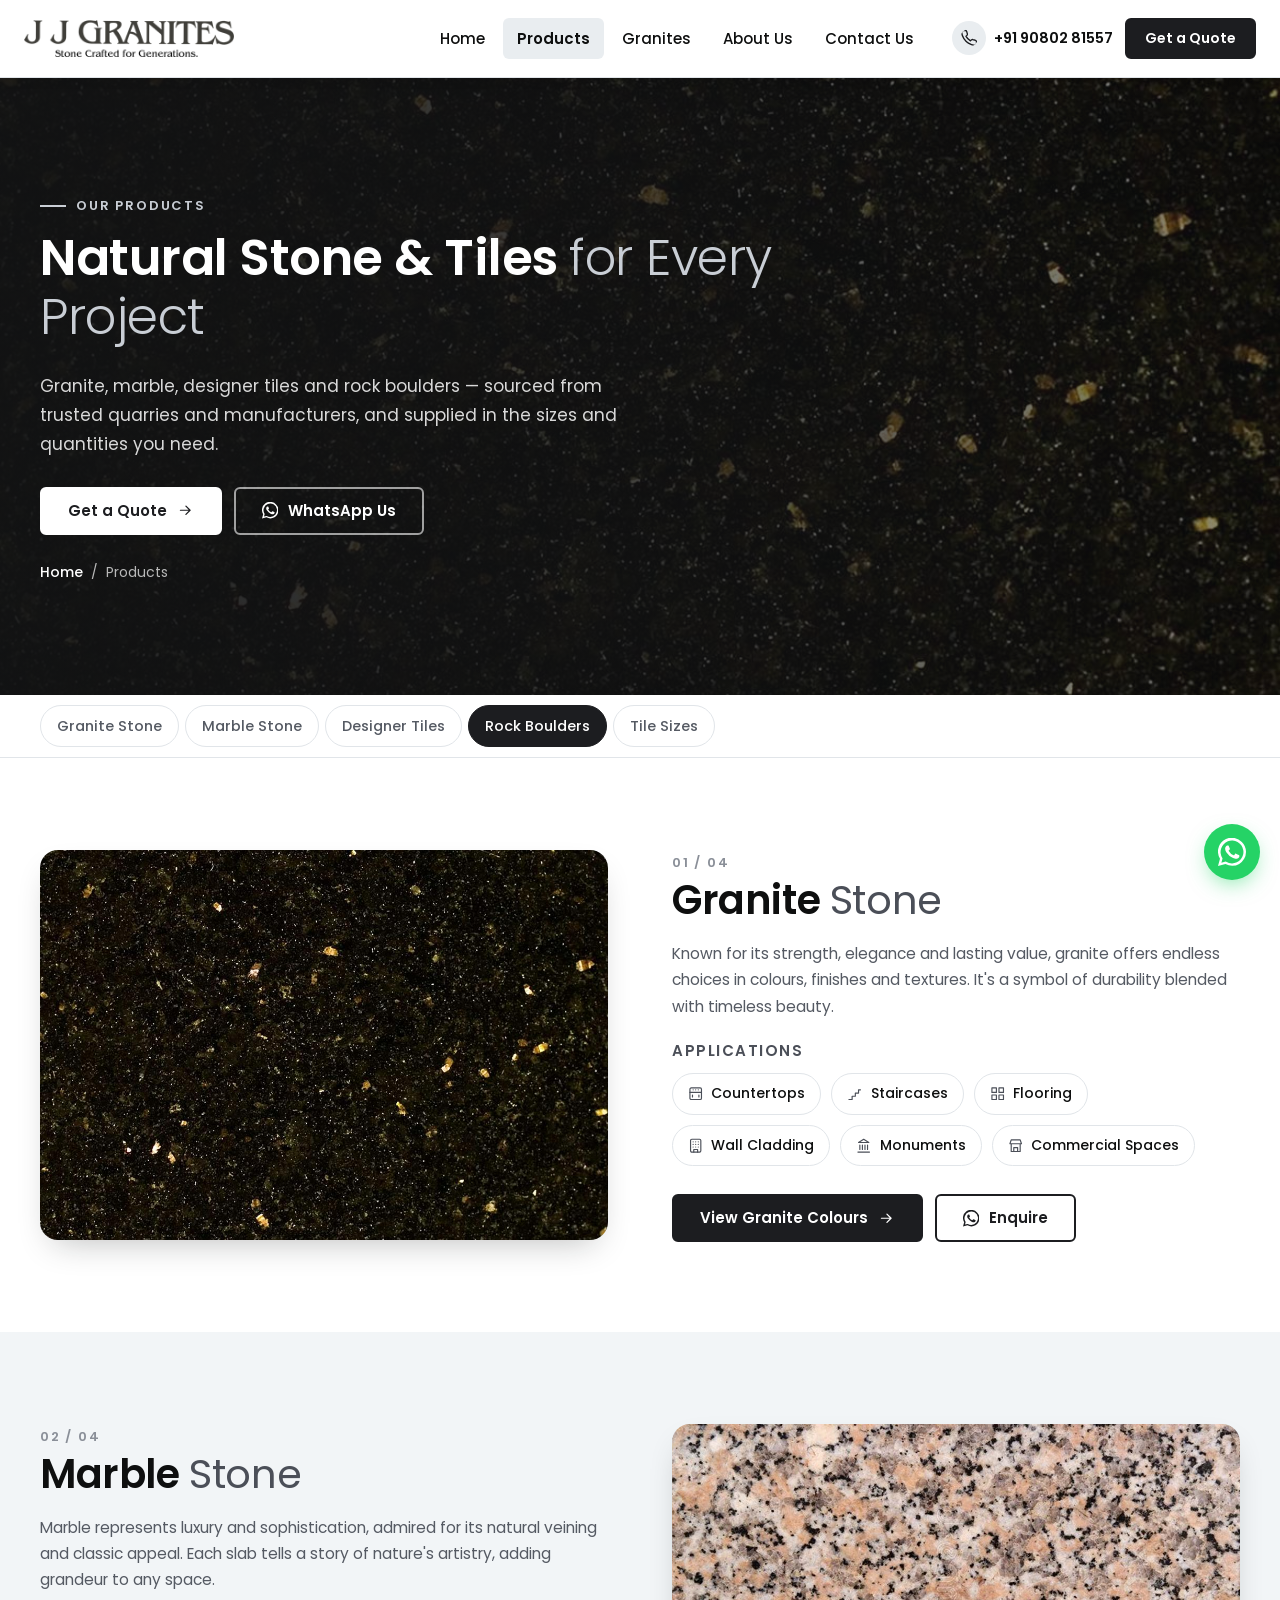
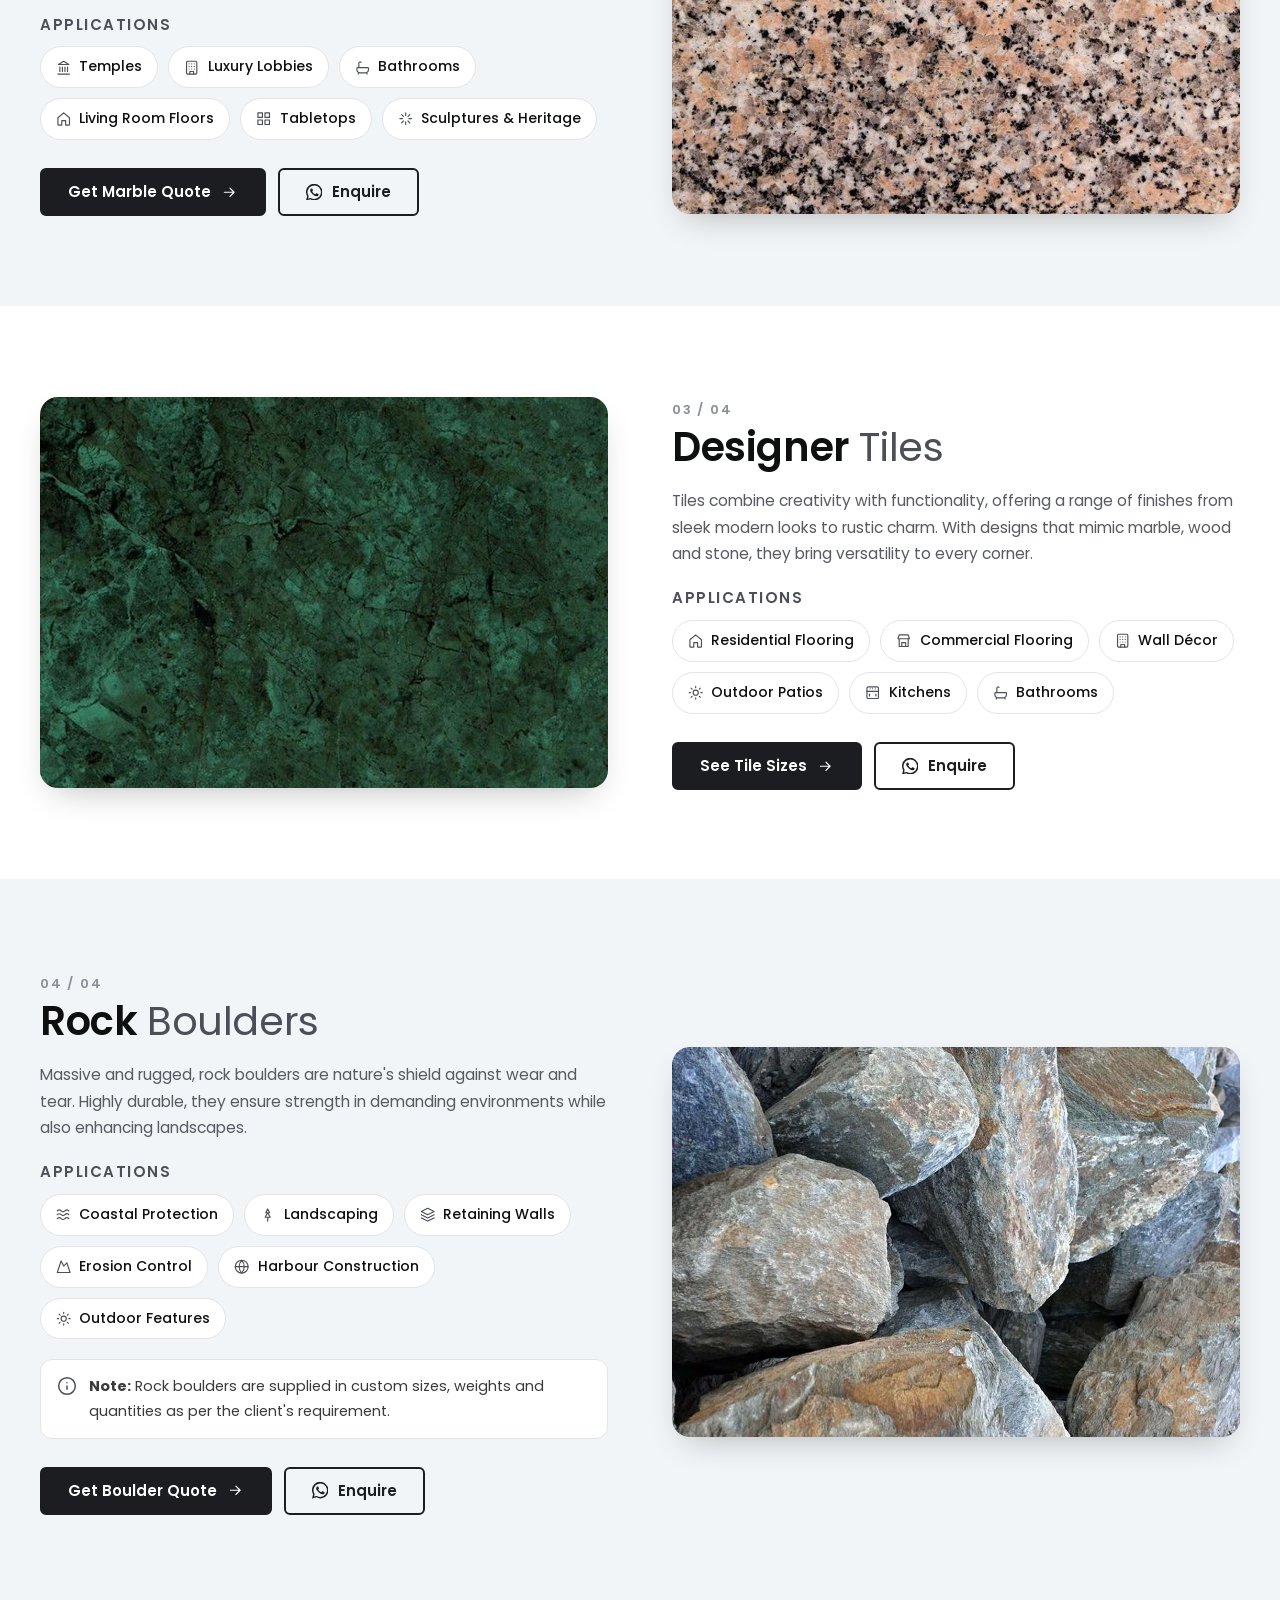
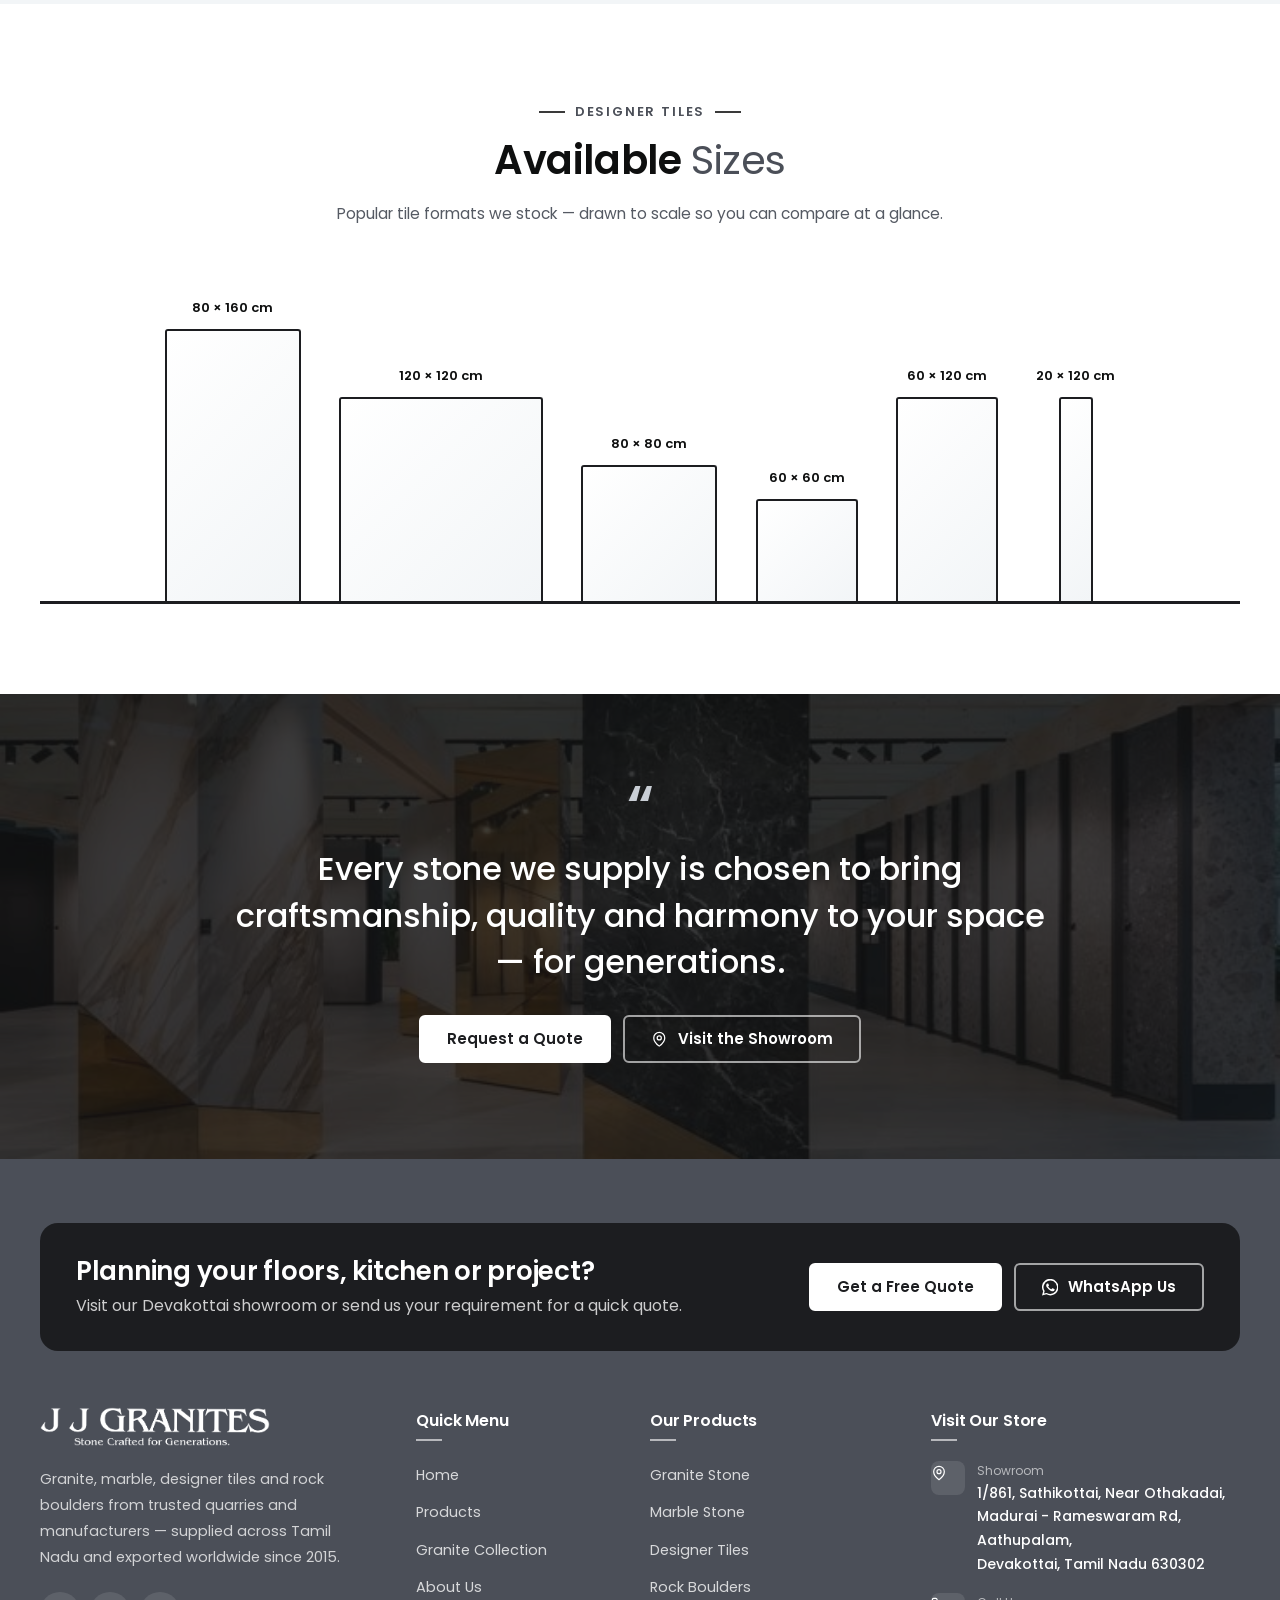
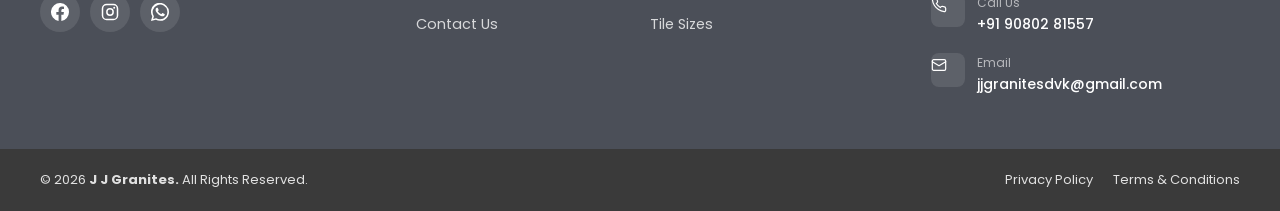
==== Products.html @ 9a73b0e4 "Redesign J J Granites website as a static multi-page site Rebuild Home, Products, Granites, About an" ====
<!DOCTYPE html>
<html lang="en">
<head>
  <meta charset="UTF-8">
  <meta name="viewport" content="width=device-width, initial-scale=1">
  <title>Products — Granite, Marble, Tiles &amp; Rock Boulders | J J Granites</title>
  <meta name="description" content="Granite stone, marble stone, designer tiles and rock boulders from J J Granites, Devakottai. Countertops, flooring, staircases, temples, landscaping and coastal protection.">
  <meta name="theme-color" content="#1c1d20">
  <link rel="icon" href="assets/images/favicon.svg" type="image/svg+xml">
  <link rel="preconnect" href="https://fonts.googleapis.com">
  <link rel="preconnect" href="https://fonts.gstatic.com" crossorigin>
  <link href="https://fonts.googleapis.com/css2?family=Poppins:wght@300;400;500;600;700&display=swap" rel="stylesheet">
  <link rel="stylesheet" href="assets/css/style.css">
  <script>document.documentElement.className += " js";</script>
</head>
<body data-page="products">

  <div id="site-header"></div>

  <main>
    <section class="page-hero">
      <div class="page-hero__bg"><img src="assets/images/range-granite.jpg" alt="" width="1200" height="747"></div>
      <div class="container">
        <span class="eyebrow">Our Products</span>
        <h1 class="page-hero__title">Natural Stone &amp; Tiles <span>for Every Project</span></h1>
        <p class="page-hero__text">Granite, marble, designer tiles and rock boulders — sourced from trusted quarries and manufacturers, and supplied in the sizes and quantities you need.</p>
        <div class="btn-row">
          <a class="btn" href="contact%20us.html#enquiry">Get a Quote <i data-icon="arrow"></i></a>
          <a class="btn btn--ghost-light" data-wa="Hello J J Granites, please share your latest product range and prices."><i data-icon="whatsapp"></i> WhatsApp Us</a>
        </div>
        <nav class="breadcrumb" aria-label="Breadcrumb"><a href="index.html">Home</a><span>/</span><span>Products</span></nav>
      </div>
    </section>

    <div class="tabs-nav">
      <div class="container tabs-nav__inner">
        <a href="#granite" class="is-active">Granite Stone</a>
        <a href="#marble">Marble Stone</a>
        <a href="#tiles">Designer Tiles</a>
        <a href="#boulders">Rock Boulders</a>
        <a href="#sizes">Tile Sizes</a>
      </div>
    </div>

    <!-- ================= GRANITE ================= -->
    <section class="section range" id="granite">
      <div class="container split">
        <div class="media" data-reveal data-zoom="assets/images/range-granite.jpg" data-caption="Granite Stone"><img src="assets/images/range-granite.jpg" alt="Polished black galaxy granite slab" width="1200" height="747" loading="lazy"></div>
        <div data-reveal>
          <span class="range__num">01 / 04</span>
          <h2 class="title">Granite <span>Stone</span></h2>
          <p class="lead">Known for its strength, elegance and lasting value, granite offers endless choices in colours, finishes and textures. It's a symbol of durability blended with timeless beauty.</p>
          <h3 class="sub">Applications</h3>
          <div class="pills">
            <span class="pill"><i data-icon="kitchen"></i>Countertops</span>
            <span class="pill"><i data-icon="stairs"></i>Staircases</span>
            <span class="pill"><i data-icon="grid"></i>Flooring</span>
            <span class="pill"><i data-icon="building"></i>Wall Cladding</span>
            <span class="pill"><i data-icon="pillar"></i>Monuments</span>
            <span class="pill"><i data-icon="store"></i>Commercial Spaces</span>
          </div>
          <div class="btn-row" style="margin-top: 28px">
            <a class="btn" href="granites.html">View Granite Colours <i data-icon="arrow"></i></a>
            <a class="btn btn--outline" data-wa="Hello J J Granites, I'd like a quote for granite slabs."><i data-icon="whatsapp"></i> Enquire</a>
          </div>
        </div>
      </div>
    </section>

    <!-- ================= MARBLE ================= -->
    <section class="section section--alt range" id="marble">
      <div class="container split split--rev">
        <div class="media" data-reveal data-zoom="assets/images/range-marble.jpg" data-caption="Marble Stone"><img src="assets/images/range-marble.jpg" alt="Close-up of natural stone with pink and grey grains" width="1200" height="747" loading="lazy"></div>
        <div data-reveal>
          <span class="range__num">02 / 04</span>
          <h2 class="title">Marble <span>Stone</span></h2>
          <p class="lead">Marble represents luxury and sophistication, admired for its natural veining and classic appeal. Each slab tells a story of nature's artistry, adding grandeur to any space.</p>
          <h3 class="sub">Applications</h3>
          <div class="pills">
            <span class="pill"><i data-icon="pillar"></i>Temples</span>
            <span class="pill"><i data-icon="building"></i>Luxury Lobbies</span>
            <span class="pill"><i data-icon="bath"></i>Bathrooms</span>
            <span class="pill"><i data-icon="home"></i>Living Room Floors</span>
            <span class="pill"><i data-icon="grid"></i>Tabletops</span>
            <span class="pill"><i data-icon="sparkle"></i>Sculptures &amp; Heritage</span>
          </div>
          <div class="btn-row" style="margin-top: 28px">
            <a class="btn" href="contact%20us.html?product=Marble#enquiry">Get Marble Quote <i data-icon="arrow"></i></a>
            <a class="btn btn--outline" data-wa="Hello J J Granites, I'd like to know about your marble collection."><i data-icon="whatsapp"></i> Enquire</a>
          </div>
        </div>
      </div>
    </section>

    <!-- ================= TILES ================= -->
    <section class="section range" id="tiles">
      <div class="container split">
        <div class="media" data-reveal data-zoom="assets/images/range-tiles.jpg" data-caption="Designer Tiles"><img src="assets/images/range-tiles.jpg" alt="Green marble-effect designer tile surface" width="1200" height="747" loading="lazy"></div>
        <div data-reveal>
          <span class="range__num">03 / 04</span>
          <h2 class="title">Designer <span>Tiles</span></h2>
          <p class="lead">Tiles combine creativity with functionality, offering a range of finishes from sleek modern looks to rustic charm. With designs that mimic marble, wood and stone, they bring versatility to every corner.</p>
          <h3 class="sub">Applications</h3>
          <div class="pills">
            <span class="pill"><i data-icon="home"></i>Residential Flooring</span>
            <span class="pill"><i data-icon="store"></i>Commercial Flooring</span>
            <span class="pill"><i data-icon="building"></i>Wall Décor</span>
            <span class="pill"><i data-icon="sun"></i>Outdoor Patios</span>
            <span class="pill"><i data-icon="kitchen"></i>Kitchens</span>
            <span class="pill"><i data-icon="bath"></i>Bathrooms</span>
          </div>
          <div class="btn-row" style="margin-top: 28px">
            <a class="btn" href="#sizes">See Tile Sizes <i data-icon="arrow"></i></a>
            <a class="btn btn--outline" data-wa="Hello J J Granites, I'd like to see your designer tiles."><i data-icon="whatsapp"></i> Enquire</a>
          </div>
        </div>
      </div>
    </section>

    <!-- ================= BOULDERS ================= -->
    <section class="section section--alt range" id="boulders">
      <div class="container split split--rev">
        <div class="media" data-reveal data-zoom="assets/images/range-boulders.jpg" data-caption="Rock Boulders"><img src="assets/images/range-boulders.jpg" alt="Pile of large natural rock boulders" width="1200" height="747" loading="lazy"></div>
        <div data-reveal>
          <span class="range__num">04 / 04</span>
          <h2 class="title">Rock <span>Boulders</span></h2>
          <p class="lead">Massive and rugged, rock boulders are nature's shield against wear and tear. Highly durable, they ensure strength in demanding environments while also enhancing landscapes.</p>
          <h3 class="sub">Applications</h3>
          <div class="pills">
            <span class="pill"><i data-icon="wave"></i>Coastal Protection</span>
            <span class="pill"><i data-icon="tree"></i>Landscaping</span>
            <span class="pill"><i data-icon="layers"></i>Retaining Walls</span>
            <span class="pill"><i data-icon="mountain"></i>Erosion Control</span>
            <span class="pill"><i data-icon="globe"></i>Harbour Construction</span>
            <span class="pill"><i data-icon="sun"></i>Outdoor Features</span>
          </div>
          <p class="note"><i data-icon="info"></i><span><strong>Note:</strong> Rock boulders are supplied in custom sizes, weights and quantities as per the client's requirement.</span></p>
          <div class="btn-row" style="margin-top: 28px">
            <a class="btn" href="contact%20us.html?product=Rock%20Boulders#enquiry">Get Boulder Quote <i data-icon="arrow"></i></a>
            <a class="btn btn--outline" data-wa="Hello J J Granites, I need rock boulders. Size / weight / quantity: "><i data-icon="whatsapp"></i> Enquire</a>
          </div>
        </div>
      </div>
    </section>

    <!-- ================= TILE SIZES ================= -->
    <section class="section" id="sizes">
      <div class="container">
        <div class="section-head section-head--center">
          <span class="eyebrow">Designer Tiles</span>
          <h2 class="title">Available <span>Sizes</span></h2>
          <p class="lead">Popular tile formats we stock — drawn to scale so you can compare at a glance.</p>
        </div>
        <div class="sizes" aria-label="Available tile sizes in centimetres">
          <div class="size"><span class="size__label">80 × 160 cm</span><div class="size__box" style="--w:80;--h:160"></div></div>
          <div class="size"><span class="size__label">120 × 120 cm</span><div class="size__box" style="--w:120;--h:120"></div></div>
          <div class="size"><span class="size__label">80 × 80 cm</span><div class="size__box" style="--w:80;--h:80"></div></div>
          <div class="size"><span class="size__label">60 × 60 cm</span><div class="size__box" style="--w:60;--h:60"></div></div>
          <div class="size"><span class="size__label">60 × 120 cm</span><div class="size__box" style="--w:60;--h:120"></div></div>
          <div class="size"><span class="size__label">20 × 120 cm</span><div class="size__box" style="--w:20;--h:120"></div></div>
        </div>
      </div>
    </section>

    <!-- ================= QUOTE BAND ================= -->
    <section class="band">
      <div class="band__bg"><img src="assets/images/showroom.jpg" alt="" width="736" height="491" loading="lazy"></div>
      <div class="container">
        <p class="quote">Every stone we supply is chosen to bring craftsmanship, quality and harmony to your space — for generations.</p>
        <div class="btn-row" style="justify-content:center; margin-top: 30px">
          <a class="btn btn--white" href="contact%20us.html#enquiry">Request a Quote</a>
          <a class="btn btn--ghost-light" data-maps><i data-icon="pin"></i> Visit the Showroom</a>
        </div>
      </div>
    </section>
  </main>

  <div id="site-footer"></div>
  <script src="assets/js/main.js" defer></script>
</body>
</html>
---- assets/css/style.css ----
/* =========================================================
   J J Granites — shared stylesheet
   Theme kept from the original site: Poppins + monochrome stone
   palette (charcoal #4B4F58, graphite #3A3A3A, black, white, #F2F5F7)
   ========================================================= */
:root {
  --stone-950: #121314;
  --stone-900: #1c1d20;
  --stone-800: #2a2c30;
  --stone-700: #3a3a3a;   /* original graphite */
  --stone-600: #4b4f58;   /* original charcoal (footer / text) */
  --stone-400: #8a8f98;
  --stone-200: #dde1e5;
  --stone-100: #e9edf0;
  --stone-50: #f2f5f7;    /* original light background */
  --ink: #0e0f0f;          /* headings */
  --text: #3a3a3a;         /* body copy */
  --muted: #555a63;        /* secondary copy, AA on white */
  --line: #e1e5e9;
  --bg: #ffffff;
  --bg-alt: #f2f5f7;

  --font: "Poppins", system-ui, -apple-system, "Segoe UI", Roboto, sans-serif;
  --radius-sm: 6px;
  --radius: 12px;
  --radius-lg: 18px;
  --shadow-sm: 0 2px 8px rgba(18, 19, 20, .06);
  --shadow: 0 14px 34px -14px rgba(18, 19, 20, .3);
  --ease: cubic-bezier(.22, 1, .36, 1);
  --container: 1200px;
  --header-h: 78px;
}

*, *::before, *::after { box-sizing: border-box; }
html { scroll-behavior: smooth; scroll-padding-top: calc(var(--header-h) + 16px); -webkit-text-size-adjust: 100%; }
body {
  margin: 0; padding-top: var(--header-h);
  font-family: var(--font); font-size: 16px; line-height: 1.7; color: var(--text);
  background: var(--bg); overflow-x: hidden; -webkit-font-smoothing: antialiased;
}
img { max-width: 100%; display: block; height: auto; }
a { color: inherit; text-decoration: none; }
button { font: inherit; cursor: pointer; }
h1, h2, h3, h4 { font-family: var(--font); color: var(--ink); line-height: 1.25; margin: 0 0 .5em; font-weight: 600; letter-spacing: -.01em; }
p { margin: 0 0 1em; }
:focus-visible { outline: 3px solid var(--stone-400); outline-offset: 2px; }

.container { width: min(var(--container), 100% - 48px); margin-inline: auto; }
.section { padding: clamp(56px, 7vw, 92px) 0; }
.section--alt { background: var(--bg-alt); }
.section--dark { background: var(--stone-900); color: rgba(255,255,255,.82); }
.section--dark h2, .section--dark h3 { color: #fff; }
.icon { width: 1.1em; height: 1.1em; display: inline-block; vertical-align: middle; flex-shrink: 0; }

/* ---------- Headings ---------- */
.eyebrow {
  display: inline-flex; align-items: center; gap: 10px; margin-bottom: 12px;
  font-size: 13px; font-weight: 600; letter-spacing: .14em; text-transform: uppercase; color: var(--stone-600);
}
.eyebrow::before { content: ""; width: 26px; height: 2px; background: var(--stone-700); }
.section--dark .eyebrow, .page-hero .eyebrow, .hero .eyebrow { color: #c9ced5; }
.section--dark .eyebrow::before, .page-hero .eyebrow::before, .hero .eyebrow::before { background: #c9ced5; }
.title { font-size: clamp(26px, 3.2vw, 40px); font-weight: 600; margin-bottom: 16px; }
.title span { color: var(--stone-600); font-weight: 400; }
.section--dark .title span { color: #b9bec6; }
.lead { font-size: clamp(15.5px, 1.2vw, 17px); color: var(--muted); max-width: 640px; }
.section--dark .lead { color: rgba(255,255,255,.74); }
.section-head { margin-bottom: 40px; }
.section-head--center { text-align: center; }
.section-head--center .lead { margin-inline: auto; }
.section-head--center .eyebrow::after { content: ""; width: 26px; height: 2px; background: var(--stone-700); }
.section--dark .section-head--center .eyebrow::after { background: #c9ced5; }
.section-head--split { display: flex; justify-content: space-between; align-items: flex-end; gap: 24px; flex-wrap: wrap; }
.section-head--split .lead { margin: 0; }

/* ---------- Buttons ---------- */
.btn {
  display: inline-flex; align-items: center; justify-content: center; gap: 10px;
  padding: 13px 26px; border-radius: var(--radius-sm); border: 2px solid var(--stone-900);
  background: var(--stone-900); color: #fff; font-weight: 600; font-size: 15px; line-height: 1.2;
  transition: background .25s, border-color .25s, color .25s, box-shadow .25s;
}
.btn:hover { background: var(--stone-600); border-color: var(--stone-600); box-shadow: var(--shadow); }
.btn--outline { background: transparent; color: var(--stone-900); border-color: var(--stone-900); }
.btn--outline:hover { background: var(--stone-900); color: #fff; border-color: var(--stone-900); }
.btn--white { background: #fff; color: var(--stone-900); border-color: #fff; }
.btn--white:hover { background: var(--stone-100); border-color: var(--stone-100); color: var(--ink); }
.btn--ghost-light { background: transparent; color: #fff; border-color: rgba(255,255,255,.6); }
.btn--ghost-light:hover { background: #fff; color: var(--stone-900); border-color: #fff; }
.btn--wa { background: #1fa855; border-color: #1fa855; }
.btn--wa:hover { background: #178a45; border-color: #178a45; }
.btn--sm { padding: 10px 18px; font-size: 14px; }
.btn--block { width: 100%; }
.btn-row { display: flex; flex-wrap: wrap; gap: 12px; }
.link-arrow { display: inline-flex; align-items: center; gap: 6px; font-weight: 600; font-size: 14.5px; color: var(--stone-900); }
.link-arrow .icon { transition: transform .25s; }
.link-arrow:hover .icon, a:hover > .link-arrow .icon { transform: translateX(4px); }

/* =========================================================
   Header — white, fixed
   ========================================================= */
.site-header {
  position: fixed; inset: 0 0 auto; z-index: 100; height: var(--header-h);
  background: #fff; border-bottom: 1px solid var(--line); box-shadow: 0 2px 12px rgba(18,19,20,.05);
}
.header__inner { height: 100%; display: flex; align-items: center; gap: 24px; width: min(1280px, 100% - 48px); margin-inline: auto; }
.brand { display: flex; align-items: center; min-width: 0; flex-shrink: 0; }
.brand__logo { width: 210px; height: auto; }
.nav { display: flex; align-items: center; gap: 4px; margin-left: auto; }
.nav__link { padding: 8px 14px; border-radius: 6px; font-size: 15px; font-weight: 500; color: var(--ink); transition: color .2s, background .2s; }
.nav__link:hover { background: var(--stone-50); }
.nav__link.is-active { font-weight: 600; background: var(--stone-100); }
.header__actions { display: flex; align-items: center; gap: 12px; }
.header__phone { display: inline-flex; align-items: center; gap: 8px; font-weight: 600; font-size: 14.5px; color: var(--ink); white-space: nowrap; }
.header__phone .icon { width: 34px; height: 34px; padding: 8px; border-radius: 50%; background: var(--stone-100); color: var(--stone-900); }
.header__call { display: none; width: 42px; height: 42px; border-radius: 50%; background: var(--stone-100); color: var(--stone-900); place-items: center; }
.burger { display: none; width: 42px; height: 42px; border-radius: 8px; border: 0; background: var(--stone-900); position: relative; flex-shrink: 0; }
.burger span { position: absolute; left: 11px; right: 11px; height: 2px; background: #fff; border-radius: 2px; transition: transform .3s, opacity .2s; }
.burger span:nth-child(1) { top: 14px; } .burger span:nth-child(2) { top: 20px; } .burger span:nth-child(3) { top: 26px; }
.nav-open .burger span:nth-child(1) { transform: translateY(6px) rotate(45deg); }
.nav-open .burger span:nth-child(2) { opacity: 0; }
.nav-open .burger span:nth-child(3) { transform: translateY(-6px) rotate(-45deg); }

.drawer {
  position: fixed; top: var(--header-h); left: 0; right: 0; z-index: 99; background: #fff;
  border-bottom: 1px solid var(--line); box-shadow: var(--shadow); padding: 8px 24px 24px;
  transform: translateY(-12px); opacity: 0; visibility: hidden; transition: transform .3s var(--ease), opacity .25s, visibility .3s;
}
.nav-open .drawer { transform: none; opacity: 1; visibility: visible; }
.drawer__link { display: flex; justify-content: space-between; align-items: center; padding: 14px 4px; border-bottom: 1px solid var(--line); font-size: 17px; font-weight: 500; color: var(--ink); }
.drawer__link.is-active { font-weight: 700; }
.drawer .btn { margin-top: 18px; }
.drawer-backdrop { position: fixed; inset: var(--header-h) 0 0; z-index: 98; background: rgba(18,19,20,.4); opacity: 0; visibility: hidden; transition: opacity .3s, visibility .3s; }
.nav-open .drawer-backdrop { opacity: 1; visibility: visible; }

/* =========================================================
   Home hero — dark granite with framed photo collage
   ========================================================= */
.hero {
  position: relative; overflow: hidden; isolation: isolate; color: rgba(255,255,255,.85);
  background: var(--stone-950); padding: clamp(56px, 7vw, 96px) 0;
}
.hero__texture { position: absolute; inset: 0; z-index: -2; }
.hero__texture img { width: 100%; height: 100%; object-fit: cover; opacity: .45; }
.hero::after { content: ""; position: absolute; inset: 0; z-index: -1; background: linear-gradient(100deg, rgba(18,19,20,.96) 0%, rgba(18,19,20,.88) 45%, rgba(18,19,20,.55) 100%); }
.hero__grid { display: grid; grid-template-columns: 1.05fr 1fr; gap: clamp(32px, 5vw, 72px); align-items: center; }
.hero__logo { width: min(420px, 100%); margin-bottom: 26px; }
.hero__title { font-size: clamp(30px, 4.2vw, 52px); font-weight: 600; line-height: 1.15; letter-spacing: -.02em; color: #fff; margin-bottom: 20px; }
.hero__title span { font-weight: 300; color: #c9ced5; }
.hero__text { font-size: clamp(16px, 1.3vw, 18px); color: rgba(255,255,255,.78); max-width: 540px; margin-bottom: 30px; }
.hero__points { display: flex; flex-wrap: wrap; gap: 10px 22px; margin: 30px 0 0; padding: 0; list-style: none; font-size: 14.5px; font-weight: 500; color: #fff; }
.hero__points li { display: flex; align-items: center; gap: 8px; }
.hero__points .icon { color: #c9ced5; }
.hero .btn--outline { color: #fff; border-color: rgba(255,255,255,.65); }
.hero .btn--outline:hover { background: #fff; color: var(--stone-900); border-color: #fff; }
.hero .btn:not(.btn--outline) { background: #fff; color: var(--stone-900); border-color: #fff; }
.hero .btn:not(.btn--outline):hover { background: var(--stone-100); border-color: var(--stone-100); }

.collage { position: relative; display: grid; grid-template-columns: 1.15fr .85fr; grid-template-rows: 1fr 1fr; gap: 14px; height: clamp(420px, 42vw, 560px); }
.collage__item { position: relative; border-radius: var(--radius); overflow: hidden; background: var(--stone-800); box-shadow: 0 24px 48px -20px rgba(0,0,0,.7); }
.collage__item img { width: 100%; height: 100%; object-fit: cover; transition: transform 6s ease-out; }
.collage__item:hover img { transform: scale(1.04); }
.collage__item--main { grid-row: span 2; }
.collage__label { position: absolute; left: 12px; bottom: 12px; padding: 5px 12px; border-radius: 999px; background: rgba(255,255,255,.94); color: var(--ink); font-size: 12.5px; font-weight: 600; }
.collage__badge { position: absolute; left: -22px; top: 28px; z-index: 2; background: #fff; color: var(--ink); padding: 14px 18px; border-radius: var(--radius); box-shadow: var(--shadow); line-height: 1.25; }
.collage__badge strong { display: block; font-size: 26px; font-weight: 700; }
.collage__badge span { font-size: 12.5px; color: var(--muted); font-weight: 500; }
.hero-in { animation: heroIn .8s var(--ease) both; animation-delay: var(--d, 0s); }
@keyframes heroIn { from { opacity: 0; transform: translateY(16px); } to { opacity: 1; transform: none; } }

/* =========================================================
   Inner page hero
   ========================================================= */
.page-hero { position: relative; isolation: isolate; overflow: hidden; padding: clamp(64px, 9vw, 110px) 0; color: #fff; background: var(--stone-950); }
.page-hero__bg { position: absolute; inset: 0; z-index: -2; }
.page-hero__bg img { width: 100%; height: 100%; object-fit: cover; object-position: var(--pos, center); }
.page-hero::after { content: ""; position: absolute; inset: 0; z-index: -1; background: linear-gradient(90deg, rgba(18,19,20,.94) 0%, rgba(18,19,20,.8) 50%, rgba(18,19,20,.45) 100%); }
.page-hero__title { font-size: clamp(30px, 4.2vw, 50px); font-weight: 600; color: #fff; max-width: 760px; line-height: 1.18; }
.page-hero__title span { font-weight: 300; color: #c9ced5; }
.page-hero__text { max-width: 600px; color: rgba(255,255,255,.84); font-size: 17px; margin: 14px 0 28px; }
.page-hero .btn:not(.btn--ghost-light) { background: #fff; color: var(--stone-900); border-color: #fff; }
.breadcrumb { display: flex; gap: 8px; align-items: center; font-size: 14px; color: rgba(255,255,255,.7); margin-top: 26px; }
.breadcrumb a { color: #fff; font-weight: 500; }
.breadcrumb a:hover { text-decoration: underline; }

/* =========================================================
   Stats
   ========================================================= */
.stats-bar { border-bottom: 1px solid var(--line); background: #fff; }
.stats { display: grid; grid-template-columns: repeat(4, 1fr); }
.stat { padding: 30px 24px; display: flex; align-items: center; gap: 16px; }
.stat + .stat { border-left: 1px solid var(--line); }
.stat__icon { width: 52px; height: 52px; border-radius: 12px; display: grid; place-items: center; background: var(--stone-900); color: #fff; flex-shrink: 0; }
.stat__icon .icon { width: 24px; height: 24px; }
.stat strong { display: block; font-size: 16px; color: var(--ink); line-height: 1.3; }
.stat span { font-size: 14px; color: var(--muted); }

/* =========================================================
   Split layout
   ========================================================= */
.split { display: grid; grid-template-columns: 1fr 1fr; gap: clamp(32px, 5vw, 64px); align-items: center; }
.split--rev > :first-child { order: 2; }
.media { position: relative; border-radius: var(--radius-lg); overflow: hidden; box-shadow: var(--shadow); aspect-ratio: 5 / 4; background: var(--bg-alt); }
.media img { width: 100%; height: 100%; object-fit: cover; }
.media--tall { aspect-ratio: 4 / 5; }
.media-pair { position: relative; padding: 0 0 48px 0; }
.media-pair .media:first-child { width: 78%; aspect-ratio: 4 / 5; }
.media-pair .media--inset { position: absolute; right: 0; bottom: 0; width: 48%; aspect-ratio: 4 / 5; border: 6px solid #fff; }
.media-badge { position: absolute; left: 20px; bottom: 68px; background: var(--stone-900); color: #fff; padding: 14px 18px; border-radius: var(--radius); box-shadow: var(--shadow); }
.media-badge strong { display: block; font-size: 22px; }
.media-badge span { font-size: 13px; color: rgba(255,255,255,.8); }

.checks { display: grid; grid-template-columns: 1fr 1fr; gap: 12px 20px; margin: 24px 0 30px; padding: 0; list-style: none; }
.checks li { display: flex; align-items: center; gap: 10px; font-weight: 500; color: var(--ink); font-size: 15px; }
.checks .icon { width: 24px; height: 24px; padding: 5px; border-radius: 50%; background: var(--stone-900); color: #fff; }

/* =========================================================
   Category cards — tall stone photo with label
   ========================================================= */
.cats { display: grid; grid-template-columns: repeat(4, 1fr); gap: 20px; }
.cat { position: relative; display: block; border-radius: var(--radius); overflow: hidden; aspect-ratio: 4 / 5; background: var(--stone-800); isolation: isolate; }
.cat img { position: absolute; inset: 0; width: 100%; height: 100%; object-fit: cover; z-index: -2; transition: transform .7s var(--ease); }
.cat::after { content: ""; position: absolute; inset: 0; z-index: -1; background: linear-gradient(180deg, rgba(18,19,20,0) 35%, rgba(18,19,20,.88) 100%); }
.cat:hover img { transform: scale(1.06); }
.cat__body { position: absolute; left: 0; right: 0; bottom: 0; padding: 22px; color: #fff; }
.cat__body h3 { color: #fff; font-size: 21px; margin-bottom: 4px; }
.cat__body p { font-size: 14px; color: rgba(255,255,255,.8); margin: 0 0 12px; }
.cat .link-arrow { color: #fff; font-size: 14px; }
.cat:hover .link-arrow .icon { transform: translateX(4px); }

/* Generic image cards */
.cards { display: grid; grid-template-columns: repeat(3, 1fr); gap: 24px; }
.card { display: flex; flex-direction: column; background: #fff; border: 1px solid var(--line); border-radius: var(--radius); overflow: hidden; transition: box-shadow .3s, transform .3s; }
.card:hover { box-shadow: var(--shadow); transform: translateY(-4px); }
.card__img { aspect-ratio: 4 / 3; overflow: hidden; background: var(--bg-alt); }
.card__img img { width: 100%; height: 100%; object-fit: cover; transition: transform .6s var(--ease); }
.card:hover .card__img img { transform: scale(1.05); }
.card__body { padding: 22px 22px 24px; display: flex; flex-direction: column; flex: 1; }
.card h3 { font-size: 19px; margin-bottom: 8px; }
.card p { font-size: 15px; color: var(--muted); margin-bottom: 16px; }
.card .link-arrow { margin-top: auto; }

/* Icon feature boxes */
.features { display: grid; grid-template-columns: repeat(3, 1fr); gap: 20px; }
.features--4 { grid-template-columns: repeat(4, 1fr); }
.feature { padding: 28px 24px; border-radius: var(--radius); background: #fff; border: 1px solid var(--line); transition: box-shadow .3s, border-color .3s; }
.feature:hover { box-shadow: var(--shadow); border-color: transparent; }
.feature__icon { width: 52px; height: 52px; border-radius: 12px; display: grid; place-items: center; margin-bottom: 18px; background: var(--stone-100); color: var(--stone-900); }
.feature__icon .icon { width: 24px; height: 24px; }
.feature h3 { font-size: 18px; margin-bottom: 8px; }
.feature p { font-size: 15px; color: var(--muted); margin: 0; }
.section--alt .feature { background: #fff; }
.section--dark .feature { background: rgba(255,255,255,.04); border-color: rgba(255,255,255,.12); }
.section--dark .feature p { color: rgba(255,255,255,.72); }
.section--dark .feature__icon { background: rgba(255,255,255,.1); color: #fff; }

/* Tags / pills */
.pills { display: flex; flex-wrap: wrap; gap: 10px; }
.pill { display: inline-flex; align-items: center; gap: 8px; padding: 8px 15px; border-radius: 999px; background: #fff; border: 1px solid var(--line); font-weight: 500; font-size: 14px; color: var(--ink); }
.pill .icon { color: var(--stone-600); }
.section--alt .pill { background: #fff; }
.section--dark .pill { background: rgba(255,255,255,.06); border-color: rgba(255,255,255,.16); color: #fff; }
.section--dark .pill .icon { color: #c9ced5; }

/* Spaces (applications) */
.spaces { display: grid; grid-template-columns: repeat(3, 1fr); gap: 20px; }
.space { position: relative; border-radius: var(--radius); overflow: hidden; aspect-ratio: 4 / 5; isolation: isolate; background: var(--stone-800); }
.space img { position: absolute; inset: 0; width: 100%; height: 100%; object-fit: cover; z-index: -2; transition: transform .7s var(--ease); }
.space:hover img { transform: scale(1.05); }
.space::after { content: ""; position: absolute; inset: 0; z-index: -1; background: linear-gradient(180deg, rgba(18,19,20,0) 45%, rgba(18,19,20,.9) 100%); }
.space__body { position: absolute; left: 0; right: 0; bottom: 0; padding: 22px; }
.space__body small { display: block; font-size: 12px; text-transform: uppercase; letter-spacing: .14em; color: #c9ced5; font-weight: 600; margin-bottom: 4px; }
.space__body h3 { color: #fff; font-size: 19px; margin: 0; }

/* =========================================================
   Granite swatches (collection)
   ========================================================= */
.filters { display: flex; flex-wrap: wrap; gap: 8px; margin-bottom: 28px; }
.filter { padding: 8px 18px; border-radius: 999px; border: 1px solid var(--line); background: #fff; font-size: 14.5px; font-weight: 500; color: var(--muted); transition: background .2s, color .2s, border-color .2s; }
.filter:hover { border-color: var(--stone-600); color: var(--ink); }
.filter.is-active { background: var(--stone-900); border-color: var(--stone-900); color: #fff; }
.swatches { display: grid; grid-template-columns: repeat(3, 1fr); gap: 24px; }
.swatches--4 { grid-template-columns: repeat(4, 1fr); }
.swatch { background: #fff; border: 1px solid var(--line); border-radius: var(--radius); overflow: hidden; display: flex; flex-direction: column; transition: box-shadow .3s; }
.swatch:hover { box-shadow: var(--shadow); }
.swatch.is-hidden { display: none; }
.swatch__img { position: relative; aspect-ratio: 4 / 3; overflow: hidden; background: var(--bg-alt); cursor: zoom-in; }
.swatch__img img { width: 100%; height: 100%; object-fit: cover; transition: transform .7s var(--ease); }
.swatch:hover .swatch__img img { transform: scale(1.08); }
.swatch__zoom { position: absolute; right: 12px; top: 12px; width: 36px; height: 36px; border-radius: 50%; background: rgba(255,255,255,.92); color: var(--ink); display: grid; place-items: center; box-shadow: var(--shadow-sm); }
.swatch__tone { position: absolute; left: 12px; top: 12px; padding: 4px 11px; border-radius: 999px; background: rgba(255,255,255,.94); color: var(--ink); font-size: 12px; font-weight: 600; }
.swatch__body { padding: 18px 20px 20px; display: flex; flex-direction: column; flex: 1; }
.swatch h3 { font-size: 17px; margin-bottom: 6px; text-transform: none; }
.swatch p { font-size: 14.5px; color: var(--muted); margin: 0 0 14px; }
.swatch__uses { display: flex; flex-wrap: wrap; gap: 6px; margin-bottom: 16px; }
.swatch__uses span { font-size: 12.5px; padding: 3px 10px; border-radius: 999px; background: var(--stone-50); color: var(--stone-700); font-weight: 500; }
.swatch .btn { margin-top: auto; }

/* Home swatch strip */
.strip { display: grid; grid-template-columns: repeat(9, 1fr); gap: 10px; }
.strip a { position: relative; display: block; border-radius: var(--radius-sm); overflow: hidden; aspect-ratio: 2 / 3; background: var(--stone-800); }
.strip img { width: 100%; height: 100%; object-fit: cover; transition: transform .5s var(--ease); }
.strip a:hover img { transform: scale(1.08); }
.strip span { position: absolute; left: 0; right: 0; bottom: 0; padding: 22px 8px 8px; font-size: 11.5px; font-weight: 600; color: #fff; line-height: 1.3; background: linear-gradient(transparent, rgba(0,0,0,.78)); }

[data-zoom] { cursor: zoom-in; }
.lightbox { position: fixed; inset: 0; z-index: 300; background: rgba(10,10,11,.92); display: grid; place-items: center; padding: 24px; opacity: 0; visibility: hidden; transition: opacity .3s, visibility .3s; }
.lightbox.is-open { opacity: 1; visibility: visible; }
.lightbox figure { margin: 0; text-align: center; }
.lightbox img { max-height: 82vh; max-width: 92vw; border-radius: var(--radius); margin-inline: auto; }
.lightbox figcaption { color: #fff; font-weight: 600; margin-top: 14px; }
.lightbox__close { position: absolute; top: 18px; right: 18px; width: 44px; height: 44px; border-radius: 50%; border: 0; background: rgba(255,255,255,.15); color: #fff; font-size: 26px; line-height: 1; }

/* =========================================================
   Product ranges (products page)
   ========================================================= */
.tabs-nav { position: sticky; top: var(--header-h); z-index: 50; background: #fff; border-bottom: 1px solid var(--line); }
.tabs-nav__inner { display: flex; gap: 6px; overflow-x: auto; scrollbar-width: none; padding: 10px 0; }
.tabs-nav__inner::-webkit-scrollbar { display: none; }
.tabs-nav a { white-space: nowrap; padding: 8px 16px; border-radius: 999px; font-size: 14.5px; font-weight: 500; color: var(--muted); border: 1px solid var(--line); transition: background .2s, color .2s, border-color .2s; }
.tabs-nav a:hover { color: var(--ink); border-color: var(--stone-600); }
.tabs-nav a.is-active { background: var(--stone-900); border-color: var(--stone-900); color: #fff; }
.range .media { aspect-ratio: 16 / 11; }
.range__num { font-size: 13px; font-weight: 600; letter-spacing: .14em; color: var(--stone-400); }
.range h3.sub { font-size: 15px; text-transform: uppercase; letter-spacing: .1em; color: var(--stone-600); margin: 22px 0 12px; }
.note { display: flex; gap: 12px; padding: 14px 16px; border-radius: var(--radius); background: var(--stone-50); border: 1px solid var(--line); font-size: 14.5px; color: var(--text); margin: 20px 0 0; }
.note .icon { width: 20px; height: 20px; color: var(--stone-600); margin-top: 2px; }
.section--alt .note { background: #fff; }

/* Tile sizes diagram (drawn to scale) */
.sizes { display: flex; align-items: flex-end; justify-content: center; gap: clamp(14px, 3vw, 40px); padding: 30px 10px 0; border-bottom: 3px solid var(--stone-900); flex-wrap: nowrap; overflow-x: auto; }
.size { display: flex; flex-direction: column; align-items: center; gap: 10px; flex-shrink: 0; }
.size__box { width: calc(var(--w) * var(--u)); height: calc(var(--h) * var(--u)); border: 2px solid var(--stone-900); background: linear-gradient(135deg, #fff 0%, var(--stone-50) 100%); border-bottom: 0; border-radius: 3px 3px 0 0; transition: background .3s; }
.size:hover .size__box { background: var(--stone-100); }
.size__label { font-size: 13px; font-weight: 600; color: var(--ink); white-space: nowrap; order: -1; }
.sizes { --u: 1.7px; }

/* =========================================================
   Export band
   ========================================================= */
.export { display: grid; grid-template-columns: 1.1fr .9fr; gap: clamp(32px, 5vw, 64px); align-items: center; }
.export__map { position: relative; }
.export__map img { width: 100%; filter: invert(1); opacity: .18; }
.export__pin { position: absolute; width: 12px; height: 12px; margin: -6px 0 0 -6px; border-radius: 50%; background: #fff; box-shadow: 0 0 0 4px rgba(255,255,255,.22); }
.export__pin--home { width: 16px; height: 16px; margin: -8px 0 0 -8px; background: #fff; box-shadow: 0 0 0 6px rgba(255,255,255,.25), 0 0 0 14px rgba(255,255,255,.08); }
.countries { display: flex; flex-wrap: wrap; gap: 8px; margin: 24px 0 0; padding: 0; list-style: none; }
.countries li { padding: 6px 13px; border-radius: 999px; font-size: 13.5px; font-weight: 500; background: rgba(255,255,255,.07); border: 1px solid rgba(255,255,255,.15); color: #fff; }
.section:not(.section--dark) .countries li { background: #fff; border-color: var(--line); color: var(--ink); }
.section:not(.section--dark) .export__map img { filter: none; opacity: .14; }
.section:not(.section--dark) .export__pin, .section:not(.section--dark) .export__pin--home { background: var(--stone-900); box-shadow: 0 0 0 4px rgba(18,19,20,.15); }

/* =========================================================
   Quote band
   ========================================================= */
.band { position: relative; isolation: isolate; overflow: hidden; padding: clamp(56px, 8vw, 96px) 0; text-align: center; color: #fff; background: var(--stone-950); }
.band__bg { position: absolute; inset: 0; z-index: -2; }
.band__bg img { width: 100%; height: 100%; object-fit: cover; }
.band::after { content: ""; position: absolute; inset: 0; z-index: -1; background: rgba(18,19,20,.82); }
.quote { font-size: clamp(22px, 2.8vw, 32px); font-weight: 500; color: #fff; max-width: 820px; margin: 0 auto; line-height: 1.45; }
.quote::before { content: "\201C"; display: block; font-size: 64px; line-height: .6; color: #c9ced5; margin-bottom: 18px; }

/* =========================================================
   Process
   ========================================================= */
.process { display: grid; grid-template-columns: repeat(4, 1fr); gap: 20px; position: relative; }
.process::before { content: ""; position: absolute; top: 32px; left: 12%; right: 12%; height: 2px; background: rgba(255,255,255,.16); }
.step { text-align: center; position: relative; }
.step__dot { width: 64px; height: 64px; margin: 0 auto 18px; border-radius: 50%; display: grid; place-items: center; background: var(--stone-700); border: 3px solid var(--stone-900); box-shadow: 0 0 0 2px rgba(255,255,255,.25); color: #fff; }
.step__dot .icon { width: 26px; height: 26px; }
.step__no { display: block; font-size: 12px; letter-spacing: .14em; color: #9aa0a8; font-weight: 600; margin-bottom: 4px; }
.step h3 { font-size: 18px; margin-bottom: 6px; }
.step p { font-size: 14.5px; margin: 0; color: rgba(255,255,255,.72); }

/* =========================================================
   Testimonials
   ========================================================= */
.slider { overflow: hidden; }
.slider__track { display: flex; transition: transform .6s var(--ease); }
.slide { flex: 0 0 calc(100% / 3); padding: 0 10px; }
.testi { height: 100%; padding: 28px; border-radius: var(--radius); background: #fff; border: 1px solid var(--line); display: flex; flex-direction: column; }
.testi__stars { color: var(--stone-900); letter-spacing: 2px; font-size: 16px; }
.testi p { font-size: 15.5px; color: var(--text); margin: 12px 0 20px; }
.testi__who { display: flex; align-items: center; gap: 12px; margin-top: auto; }
.testi__avatar { width: 44px; height: 44px; border-radius: 50%; background: var(--stone-900); color: #fff; display: grid; place-items: center; font-weight: 600; font-size: 14px; }
.testi__who strong { display: block; color: var(--ink); font-size: 15px; }
.testi__who small { color: var(--muted); font-size: 13.5px; }
.slider__nav { display: flex; gap: 10px; }
.slider__btn { width: 46px; height: 46px; border-radius: 50%; border: 1px solid var(--line); background: #fff; color: var(--ink); display: grid; place-items: center; transition: background .2s, color .2s; }
.slider__btn:hover { background: var(--stone-900); color: #fff; }

/* =========================================================
   FAQ
   ========================================================= */
.faq { display: grid; gap: 12px; max-width: 860px; margin-inline: auto; }
.faq__item { border-radius: var(--radius); background: #fff; border: 1px solid var(--line); }
.faq__item.is-open { border-color: var(--stone-600); }
.faq__q { width: 100%; display: flex; justify-content: space-between; align-items: center; gap: 16px; padding: 18px 22px; border: 0; background: none; text-align: left; font-size: 16.5px; font-weight: 600; color: var(--ink); }
.faq__plus { width: 30px; height: 30px; flex-shrink: 0; border-radius: 50%; background: var(--stone-100); position: relative; transition: background .25s; }
.faq__plus::before, .faq__plus::after { content: ""; position: absolute; left: 50%; top: 50%; width: 12px; height: 2px; background: var(--stone-900); transform: translate(-50%, -50%); transition: transform .25s, background .25s; }
.faq__plus::after { transform: translate(-50%, -50%) rotate(90deg); }
.faq__item.is-open .faq__plus { background: var(--stone-900); }
.faq__item.is-open .faq__plus::before, .faq__item.is-open .faq__plus::after { background: #fff; }
.faq__item.is-open .faq__plus::after { transform: translate(-50%, -50%) rotate(0); }
.faq__a { display: grid; grid-template-rows: 0fr; transition: grid-template-rows .3s var(--ease); }
.faq__item.is-open .faq__a { grid-template-rows: 1fr; }
.faq__a > div { overflow: hidden; }
.faq__a p { padding: 0 22px 20px; margin: 0; color: var(--muted); }

/* =========================================================
   Contact
   ========================================================= */
.contact-grid { display: grid; grid-template-columns: 1fr 1.15fr; gap: clamp(28px, 4vw, 48px); align-items: start; }
.info-list { display: grid; gap: 14px; }
.info { display: flex; gap: 16px; padding: 20px; border-radius: var(--radius); background: #fff; border: 1px solid var(--line); }
.info__icon { width: 48px; height: 48px; flex-shrink: 0; border-radius: 12px; display: grid; place-items: center; background: var(--stone-900); color: #fff; }
.info__icon .icon { width: 22px; height: 22px; }
.info small { display: block; font-size: 12.5px; text-transform: uppercase; letter-spacing: .1em; color: var(--stone-600); font-weight: 600; }
.info strong, .info a.val { display: block; color: var(--ink); font-size: 16px; font-weight: 600; line-height: 1.6; word-break: break-word; }
.info span.val { display: block; color: var(--ink); font-size: 15px; font-weight: 500; line-height: 1.6; }
.info a.val:hover { text-decoration: underline; }

.form-card { padding: clamp(24px, 3.5vw, 36px); border-radius: var(--radius-lg); background: #fff; border: 1px solid var(--line); box-shadow: var(--shadow); }
.form-card h3 { font-size: 22px; margin-bottom: 4px; }
.form-card > p { color: var(--muted); font-size: 15px; margin-bottom: 22px; }
.form-grid { display: grid; grid-template-columns: 1fr 1fr; gap: 16px; }
.form-grid .full { grid-column: 1 / -1; }
.field label { display: block; font-size: 14px; font-weight: 500; color: var(--ink); margin-bottom: 6px; }
.field input, .field select, .field textarea {
  width: 100%; padding: 12px 14px; border-radius: var(--radius-sm); border: 1px solid #cdd3d9; background: #fff;
  font: inherit; font-size: 15px; color: var(--ink); outline: none; transition: border-color .2s, box-shadow .2s;
}
.field textarea { min-height: 120px; resize: vertical; }
.field input:focus, .field select:focus, .field textarea:focus { border-color: var(--stone-600); box-shadow: 0 0 0 3px rgba(75,79,88,.15); }
.form-note { font-size: 13px; color: var(--muted); margin: 14px 0 0; display: flex; gap: 8px; align-items: center; }

.map { border-radius: var(--radius-lg); overflow: hidden; border: 1px solid var(--line); height: 440px; background: var(--bg-alt); }
.map iframe { width: 100%; height: 100%; border: 0; display: block; }

/* =========================================================
   Footer — original charcoal #4B4F58
   ========================================================= */
.site-footer { background: var(--stone-600); color: rgba(255,255,255,.78); }
.footer__cta { display: flex; align-items: center; justify-content: space-between; gap: 24px; flex-wrap: wrap; padding: 32px 36px; border-radius: var(--radius-lg); margin-bottom: 56px; background: var(--stone-900); color: #fff; }
.footer__cta h3 { color: #fff; font-size: clamp(20px, 2.2vw, 26px); margin: 0 0 4px; }
.footer__cta p { margin: 0; color: rgba(255,255,255,.78); }
.footer__top { padding: 64px 0 52px; }
.footer__grid { display: grid; grid-template-columns: 1.4fr .8fr 1fr 1.3fr; gap: 44px; }
.footer__logo { width: 230px; height: auto; }
.footer__about { font-size: 14.5px; line-height: 1.8; color: rgba(255,255,255,.75); margin: 20px 0 22px; max-width: 340px; }
.socials { display: flex; gap: 10px; }
.social { width: 40px; height: 40px; border-radius: 50%; display: grid; place-items: center; background: rgba(255,255,255,.1); color: #fff; transition: background .2s, color .2s; }
.social .icon { width: 18px; height: 18px; }
.social:hover { background: #fff; }
.social--fb:hover { color: #1877f2; } .social--ig:hover { color: #e1306c; } .social--wa:hover { color: #1fa855; }
.footer__h { font-size: 16px; font-weight: 600; color: #fff; margin: 4px 0 20px; padding-bottom: 10px; position: relative; }
.footer__h::after { content: ""; position: absolute; left: 0; bottom: 0; width: 26px; height: 2px; background: rgba(255,255,255,.6); }
.footer__links { list-style: none; padding: 0; margin: 0; display: grid; gap: 10px; }
.footer__links a { font-size: 14.5px; color: rgba(255,255,255,.78); }
.footer__links a:hover { color: #fff; text-decoration: underline; }
.footer__contact { display: grid; gap: 16px; }
.fc { display: flex; gap: 12px; align-items: flex-start; }
.fc__icon { width: 34px; height: 34px; flex-shrink: 0; border-radius: 8px; background: rgba(255,255,255,.1); display: grid; place-items: center; color: #fff; }
.fc__icon .icon { width: 16px; height: 16px; }
.fc small { display: block; font-size: 12px; color: rgba(255,255,255,.6); }
.fc a, .fc span { display: block; font-size: 14px; font-weight: 500; color: #fff; line-height: 1.7; word-break: break-word; }
.fc a:hover { text-decoration: underline; }
.footer__bottom { background: var(--stone-700); color: rgba(255,255,255,.85); font-size: 13px; }
.footer__bottom .container { display: flex; justify-content: space-between; align-items: center; gap: 12px; flex-wrap: wrap; padding: 20px 0; }
.footer__legal { display: flex; gap: 20px; }
.footer__legal a:hover { color: #fff; text-decoration: underline; }

/* Floating actions */
.float-wa { position: fixed; right: 20px; bottom: 20px; z-index: 90; width: 56px; height: 56px; border-radius: 50%; background: #25d366; color: #fff; display: grid; place-items: center; box-shadow: 0 8px 22px -6px rgba(37,211,102,.6); }
.float-wa .icon { width: 28px; height: 28px; }
.to-top { position: fixed; right: 26px; bottom: 88px; z-index: 90; width: 44px; height: 44px; border-radius: 50%; border: 0; background: var(--stone-900); color: #fff; display: grid; place-items: center; opacity: 0; visibility: hidden; transition: opacity .3s, visibility .3s; }
.to-top.is-shown { opacity: 1; visibility: visible; }
.mobile-bar { display: none; }
.swipe-hint { display: none; align-items: center; gap: 6px; font-size: 13px; color: var(--muted); margin-top: 12px; }

/* =========================================================
   Reveal — one subtle fade, used sparingly
   ========================================================= */
.js [data-reveal] { opacity: 0; transform: translateY(18px); transition: opacity .6s ease, transform .6s var(--ease); transition-delay: var(--delay, 0s); }
.js [data-reveal].is-visible { opacity: 1; transform: none; }

/* =========================================================
   Tablet
   ========================================================= */
@media (max-width: 1100px) {
  .nav, .header__phone, .header__cta { display: none; }
  .header__actions { margin-left: auto; }
  .header__call { display: grid; }
  .burger { display: block; }
  .features--4 { grid-template-columns: repeat(2, 1fr); }
  .stats { grid-template-columns: repeat(2, 1fr); }
  .stat:nth-child(3) { border-left: 0; }
  .stat:nth-child(n+3) { border-top: 1px solid var(--line); }
  .footer__grid { grid-template-columns: 1fr 1fr; gap: 36px; }
  .cats { grid-template-columns: repeat(2, 1fr); }
  .swatches--4 { grid-template-columns: repeat(3, 1fr); }
  .strip { grid-template-columns: repeat(5, 1fr); }
  .strip a:nth-child(n+6) { display: none; }
  .sizes { --u: 1.25px; }
}
@media (max-width: 900px) {
  .split, .contact-grid, .export, .hero__grid { grid-template-columns: 1fr; }
  .split--rev > :first-child { order: 0; }
  .cards, .features, .swatches, .swatches--4, .spaces { grid-template-columns: 1fr 1fr; }
  .slide { flex-basis: 50%; }
  .media-pair { max-width: 560px; }
  .collage { height: 440px; max-width: 640px; }
  .collage__badge { left: 12px; top: auto; bottom: 12px; }
  .process { grid-template-columns: repeat(2, 1fr); row-gap: 32px; }
  .process::before { display: none; }
}

/* =========================================================
   Mobile
   ========================================================= */
@media (max-width: 640px) {
  :root { --header-h: 64px; }
  body { font-size: 15.5px; padding-bottom: 64px; }
  .container { width: calc(100% - 32px); }
  .header__inner { width: calc(100% - 32px); gap: 10px; }
  .brand__logo { width: 168px; }
  .section { padding: 48px 0; }
  .section-head { margin-bottom: 28px; }

  .hero { padding: 36px 0 40px; }
  .hero__logo { width: 250px; margin-bottom: 18px; }
  .hero__title { font-size: 28px; }
  .hero__text { font-size: 15.5px; margin-bottom: 22px; }
  .hero .btn-row .btn { flex: 1 1 100%; }
  .hero__points { margin-top: 22px; gap: 8px 16px; font-size: 13.5px; }
  .collage { height: 300px; gap: 10px; margin-top: 6px; }
  .collage__badge { padding: 10px 14px; }
  .collage__badge strong { font-size: 20px; }
  .collage__label { font-size: 11.5px; left: 8px; bottom: 8px; padding: 4px 10px; }

  .page-hero { padding: 48px 0 44px; }
  .page-hero::after { background: rgba(18,19,20,.84); }
  .page-hero__text { font-size: 15.5px; }
  .page-hero .btn-row .btn { flex: 1 1 calc(50% - 6px); padding: 12px 14px; }

  /* swipeable rows instead of long stacks */
  .cats, .spaces, .cards {
    display: grid; grid-auto-flow: column; grid-template-columns: none; grid-auto-columns: 74%;
    overflow-x: auto; scroll-snap-type: x mandatory; gap: 14px; padding-bottom: 8px;
    margin-inline: -16px; padding-inline: 16px; scrollbar-width: none;
  }
  .cats::-webkit-scrollbar, .spaces::-webkit-scrollbar, .cards::-webkit-scrollbar { display: none; }
  .cat, .space, .card { scroll-snap-align: start; }
  .swipe-hint { display: flex; }

  .swatches, .swatches--4 { grid-template-columns: 1fr 1fr; gap: 12px; }
  .swatch__img { aspect-ratio: 1; }
  .swatch__body { padding: 12px 12px 14px; }
  .swatch h3 { font-size: 14.5px; }
  .swatch p, .swatch__uses { display: none; }
  .swatch .btn { padding: 9px 10px; font-size: 13px; }
  .swatch__tone { font-size: 10.5px; padding: 3px 8px; left: 8px; top: 8px; }
  .swatch__zoom { width: 30px; height: 30px; right: 8px; top: 8px; }

  .strip { grid-template-columns: repeat(3, 1fr); }
  .strip a:nth-child(n+4) { display: block; }
  .strip a:nth-child(n+7) { display: none; }

  .stats { grid-template-columns: 1fr 1fr; }
  .stat { flex-direction: column; align-items: flex-start; gap: 10px; padding: 20px 14px; }
  .stat strong { font-size: 14.5px; }
  .stat span { font-size: 13px; }

  .features, .features--4, .form-grid, .checks { grid-template-columns: 1fr; }
  .feature { display: flex; gap: 16px; padding: 18px; }
  .feature__icon { margin: 0; width: 46px; height: 46px; flex-shrink: 0; }

  .process { grid-template-columns: 1fr; gap: 0; }
  .step { display: grid; grid-template-columns: 52px 1fr; gap: 0 16px; text-align: left; padding-bottom: 22px; }
  .step::before { content: ""; position: absolute; left: 25px; top: 52px; bottom: 0; width: 2px; background: rgba(255,255,255,.16); }
  .step:last-child::before { display: none; }
  .step__dot { width: 52px; height: 52px; margin: 0; grid-row: span 3; }
  .step__dot .icon { width: 22px; height: 22px; }
  .step h3 { margin: 0 0 2px; }

  .sizes { --u: .8px; flex-wrap: wrap; gap: 26px 0; justify-content: center; border-bottom: 0; padding: 10px 0 0; overflow: visible; }
  .size { padding: 0 10px; border-bottom: 3px solid var(--stone-900); min-width: 96px; }
  .size__label { font-size: 11.5px; }

  .slide { flex-basis: 100%; }
  .media-pair { padding-bottom: 36px; }
  .media-badge { left: 12px; bottom: 50px; }
  .filters { flex-wrap: nowrap; overflow-x: auto; margin-inline: -16px; padding-inline: 16px; scrollbar-width: none; }
  .filters::-webkit-scrollbar { display: none; }
  .filter { white-space: nowrap; }
  .map { height: 320px; }
  .footer__top { padding: 44px 0 36px; }
  .footer__grid { grid-template-columns: 1fr 1fr; gap: 28px 20px; }
  .footer__brand, .footer__col--contact { grid-column: 1 / -1; }
  .footer__cta { padding: 24px 20px; margin-bottom: 40px; }
  .footer__cta .btn-row, .footer__cta .btn { width: 100%; }
  .footer__bottom .container { justify-content: center; text-align: center; }

  /* sticky action bar replaces floating buttons */
  .float-wa, .to-top { display: none; }
  .mobile-bar {
    display: grid; grid-template-columns: repeat(3, 1fr); position: fixed; left: 0; right: 0; bottom: 0; z-index: 95;
    background: #fff; border-top: 1px solid var(--line); box-shadow: 0 -4px 16px rgba(18,19,20,.08);
    padding-bottom: env(safe-area-inset-bottom);
  }
  .mobile-bar a { display: flex; flex-direction: column; align-items: center; gap: 2px; padding: 9px 4px; font-size: 12.5px; font-weight: 600; color: var(--ink); }
  .mobile-bar a .icon { width: 22px; height: 22px; }
  .mobile-bar a.is-wa { color: #178a45; }
  .mobile-bar a.is-quote { background: var(--stone-900); color: #fff; }
}

@media (prefers-reduced-motion: reduce) {
  *, *::before, *::after { animation: none !important; transition: none !important; }
  .js [data-reveal] { opacity: 1; transform: none; }
}
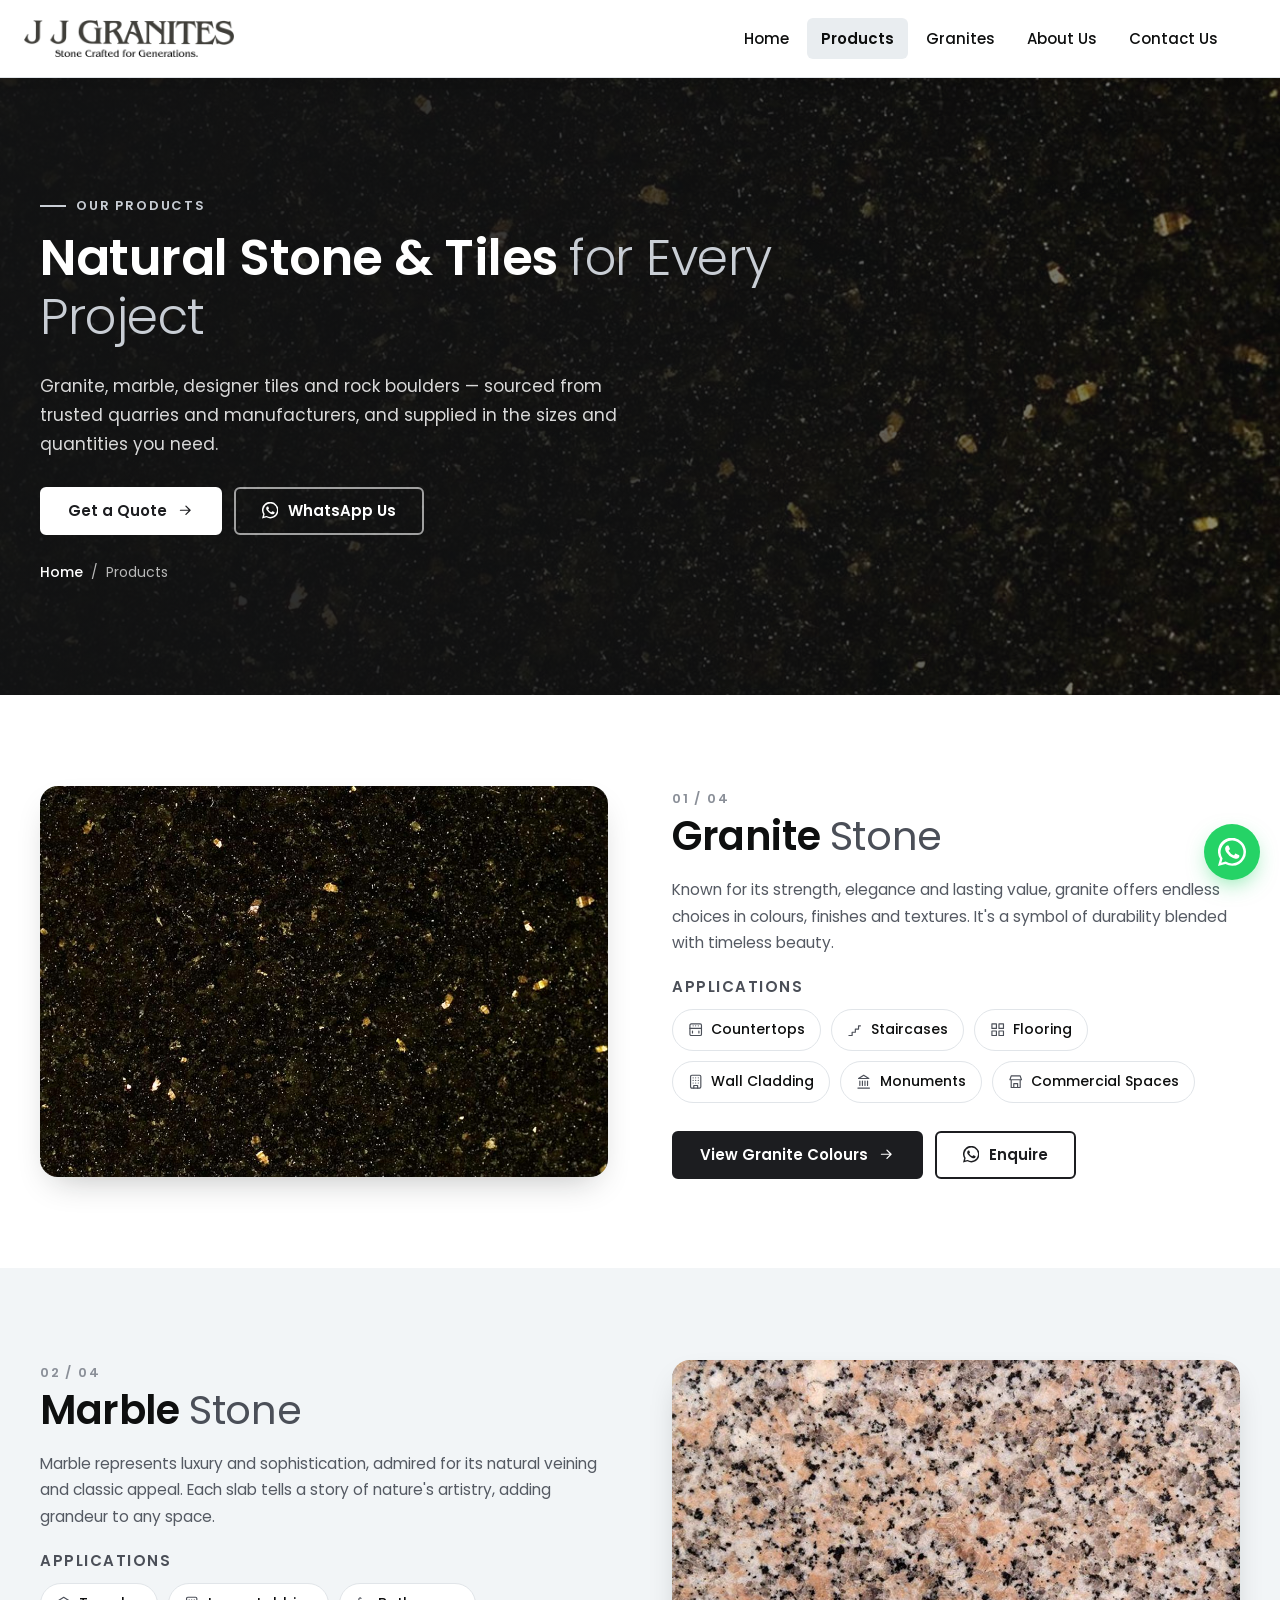
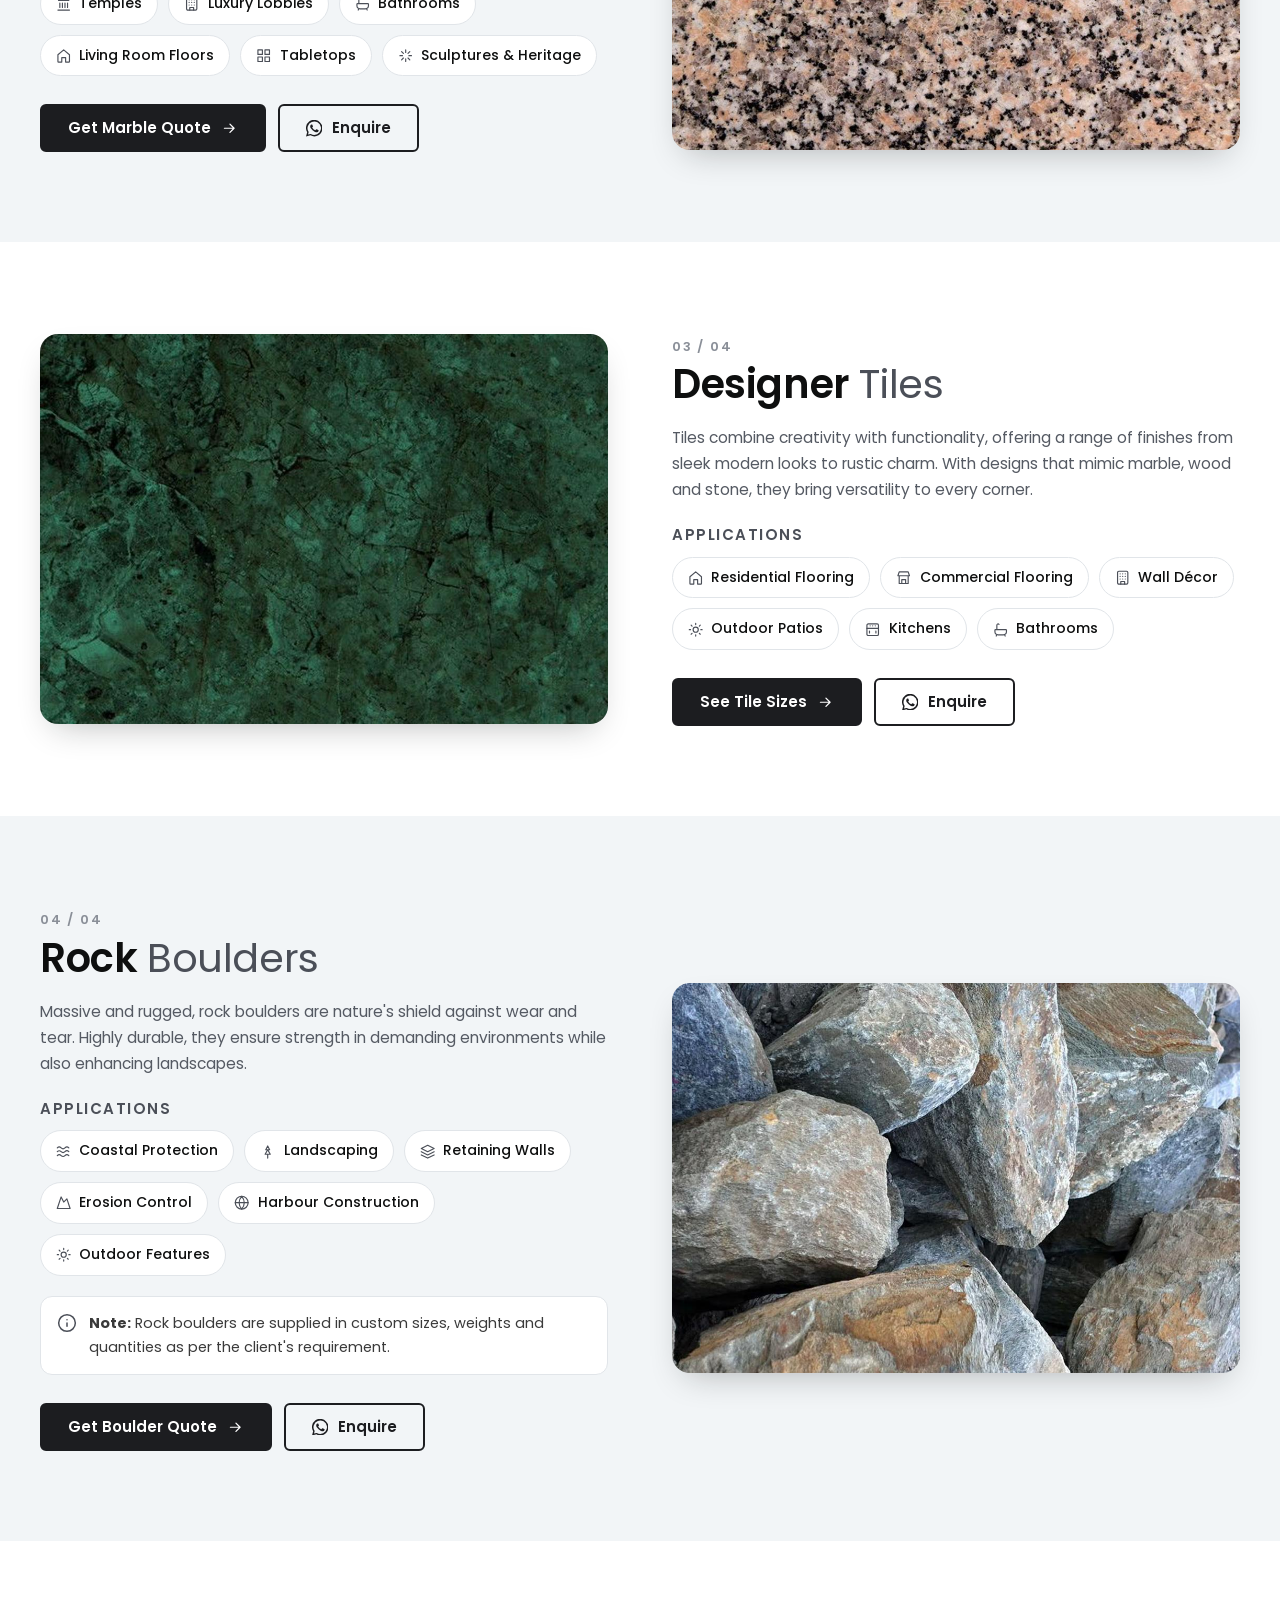
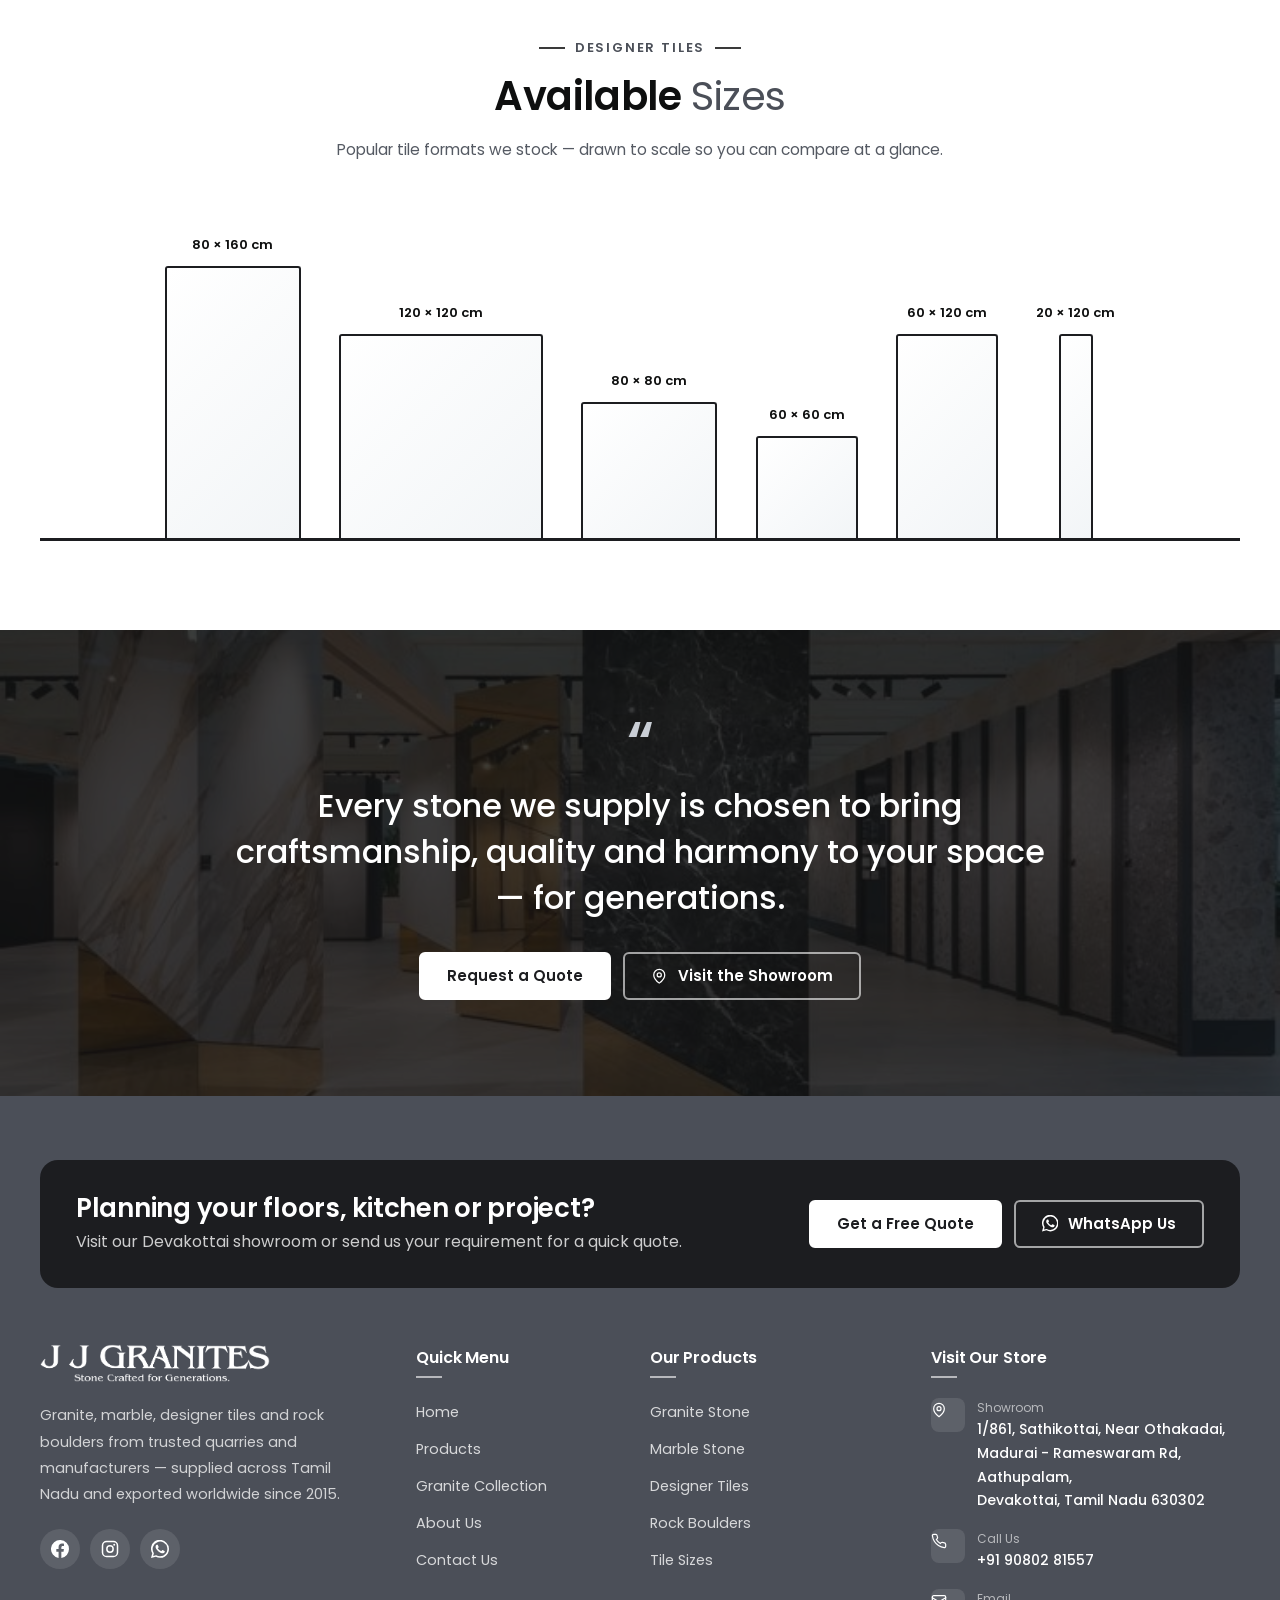
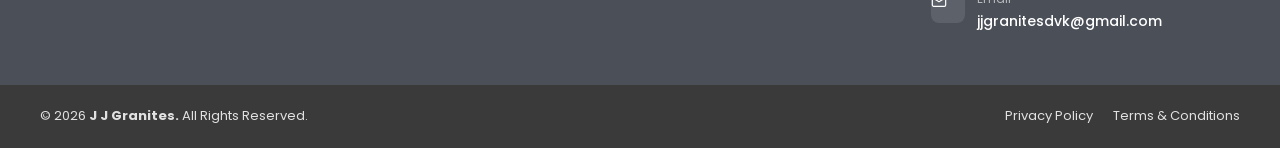
==== commit 2ab9cd75: "Remove FAQ, header contact details and products tab bar Drop the home page FAQ section, the phone nu" ====
--- a/Products.html
+++ b/Products.html
@@ -31,16 +31,6 @@
         <nav class="breadcrumb" aria-label="Breadcrumb"><a href="index.html">Home</a><span>/</span><span>Products</span></nav>
       </div>
     </section>
-
-    <div class="tabs-nav">
-      <div class="container tabs-nav__inner">
-        <a href="#granite" class="is-active">Granite Stone</a>
-        <a href="#marble">Marble Stone</a>
-        <a href="#tiles">Designer Tiles</a>
-        <a href="#boulders">Rock Boulders</a>
-        <a href="#sizes">Tile Sizes</a>
-      </div>
-    </div>
 
     <!-- ================= GRANITE ================= -->
     <section class="section range" id="granite">
--- a/assets/css/style.css
+++ b/assets/css/style.css
@@ -111,9 +111,6 @@
 .nav__link:hover { background: var(--stone-50); }
 .nav__link.is-active { font-weight: 600; background: var(--stone-100); }
 .header__actions { display: flex; align-items: center; gap: 12px; }
-.header__phone { display: inline-flex; align-items: center; gap: 8px; font-weight: 600; font-size: 14.5px; color: var(--ink); white-space: nowrap; }
-.header__phone .icon { width: 34px; height: 34px; padding: 8px; border-radius: 50%; background: var(--stone-100); color: var(--stone-900); }
-.header__call { display: none; width: 42px; height: 42px; border-radius: 50%; background: var(--stone-100); color: var(--stone-900); place-items: center; }
 .burger { display: none; width: 42px; height: 42px; border-radius: 8px; border: 0; background: var(--stone-900); position: relative; flex-shrink: 0; }
 .burger span { position: absolute; left: 11px; right: 11px; height: 2px; background: #fff; border-radius: 2px; transition: transform .3s, opacity .2s; }
 .burger span:nth-child(1) { top: 14px; } .burger span:nth-child(2) { top: 20px; } .burger span:nth-child(3) { top: 26px; }
@@ -314,12 +311,6 @@
 /* =========================================================
    Product ranges (products page)
    ========================================================= */
-.tabs-nav { position: sticky; top: var(--header-h); z-index: 50; background: #fff; border-bottom: 1px solid var(--line); }
-.tabs-nav__inner { display: flex; gap: 6px; overflow-x: auto; scrollbar-width: none; padding: 10px 0; }
-.tabs-nav__inner::-webkit-scrollbar { display: none; }
-.tabs-nav a { white-space: nowrap; padding: 8px 16px; border-radius: 999px; font-size: 14.5px; font-weight: 500; color: var(--muted); border: 1px solid var(--line); transition: background .2s, color .2s, border-color .2s; }
-.tabs-nav a:hover { color: var(--ink); border-color: var(--stone-600); }
-.tabs-nav a.is-active { background: var(--stone-900); border-color: var(--stone-900); color: #fff; }
 .range .media { aspect-ratio: 16 / 11; }
 .range__num { font-size: 13px; font-weight: 600; letter-spacing: .14em; color: var(--stone-400); }
 .range h3.sub { font-size: 15px; text-transform: uppercase; letter-spacing: .1em; color: var(--stone-600); margin: 22px 0 12px; }
@@ -387,24 +378,6 @@
 .slider__nav { display: flex; gap: 10px; }
 .slider__btn { width: 46px; height: 46px; border-radius: 50%; border: 1px solid var(--line); background: #fff; color: var(--ink); display: grid; place-items: center; transition: background .2s, color .2s; }
 .slider__btn:hover { background: var(--stone-900); color: #fff; }
-
-/* =========================================================
-   FAQ
-   ========================================================= */
-.faq { display: grid; gap: 12px; max-width: 860px; margin-inline: auto; }
-.faq__item { border-radius: var(--radius); background: #fff; border: 1px solid var(--line); }
-.faq__item.is-open { border-color: var(--stone-600); }
-.faq__q { width: 100%; display: flex; justify-content: space-between; align-items: center; gap: 16px; padding: 18px 22px; border: 0; background: none; text-align: left; font-size: 16.5px; font-weight: 600; color: var(--ink); }
-.faq__plus { width: 30px; height: 30px; flex-shrink: 0; border-radius: 50%; background: var(--stone-100); position: relative; transition: background .25s; }
-.faq__plus::before, .faq__plus::after { content: ""; position: absolute; left: 50%; top: 50%; width: 12px; height: 2px; background: var(--stone-900); transform: translate(-50%, -50%); transition: transform .25s, background .25s; }
-.faq__plus::after { transform: translate(-50%, -50%) rotate(90deg); }
-.faq__item.is-open .faq__plus { background: var(--stone-900); }
-.faq__item.is-open .faq__plus::before, .faq__item.is-open .faq__plus::after { background: #fff; }
-.faq__item.is-open .faq__plus::after { transform: translate(-50%, -50%) rotate(0); }
-.faq__a { display: grid; grid-template-rows: 0fr; transition: grid-template-rows .3s var(--ease); }
-.faq__item.is-open .faq__a { grid-template-rows: 1fr; }
-.faq__a > div { overflow: hidden; }
-.faq__a p { padding: 0 22px 20px; margin: 0; color: var(--muted); }
 
 /* =========================================================
    Contact
@@ -487,9 +460,8 @@
    Tablet
    ========================================================= */
 @media (max-width: 1100px) {
-  .nav, .header__phone, .header__cta { display: none; }
+  .nav { display: none; }
   .header__actions { margin-left: auto; }
-  .header__call { display: grid; }
   .burger { display: block; }
   .features--4 { grid-template-columns: repeat(2, 1fr); }
   .stats { grid-template-columns: repeat(2, 1fr); }
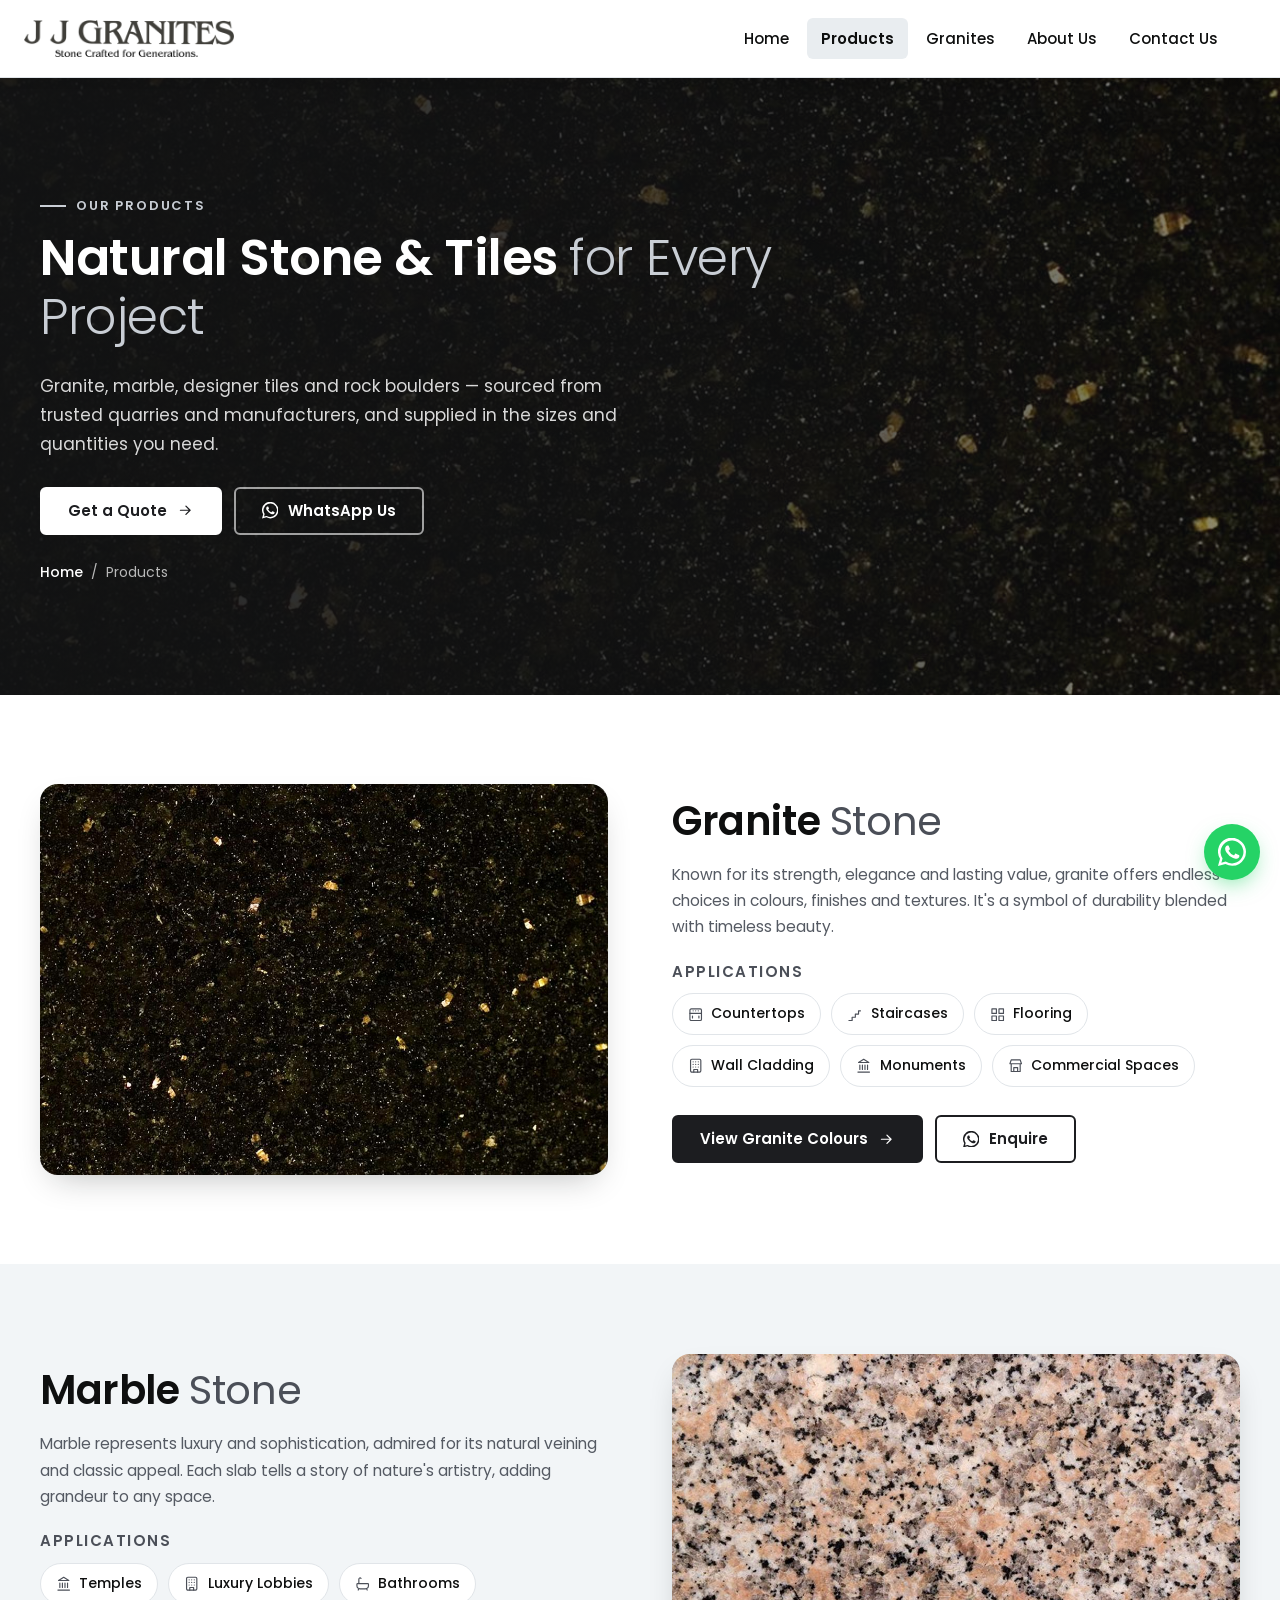
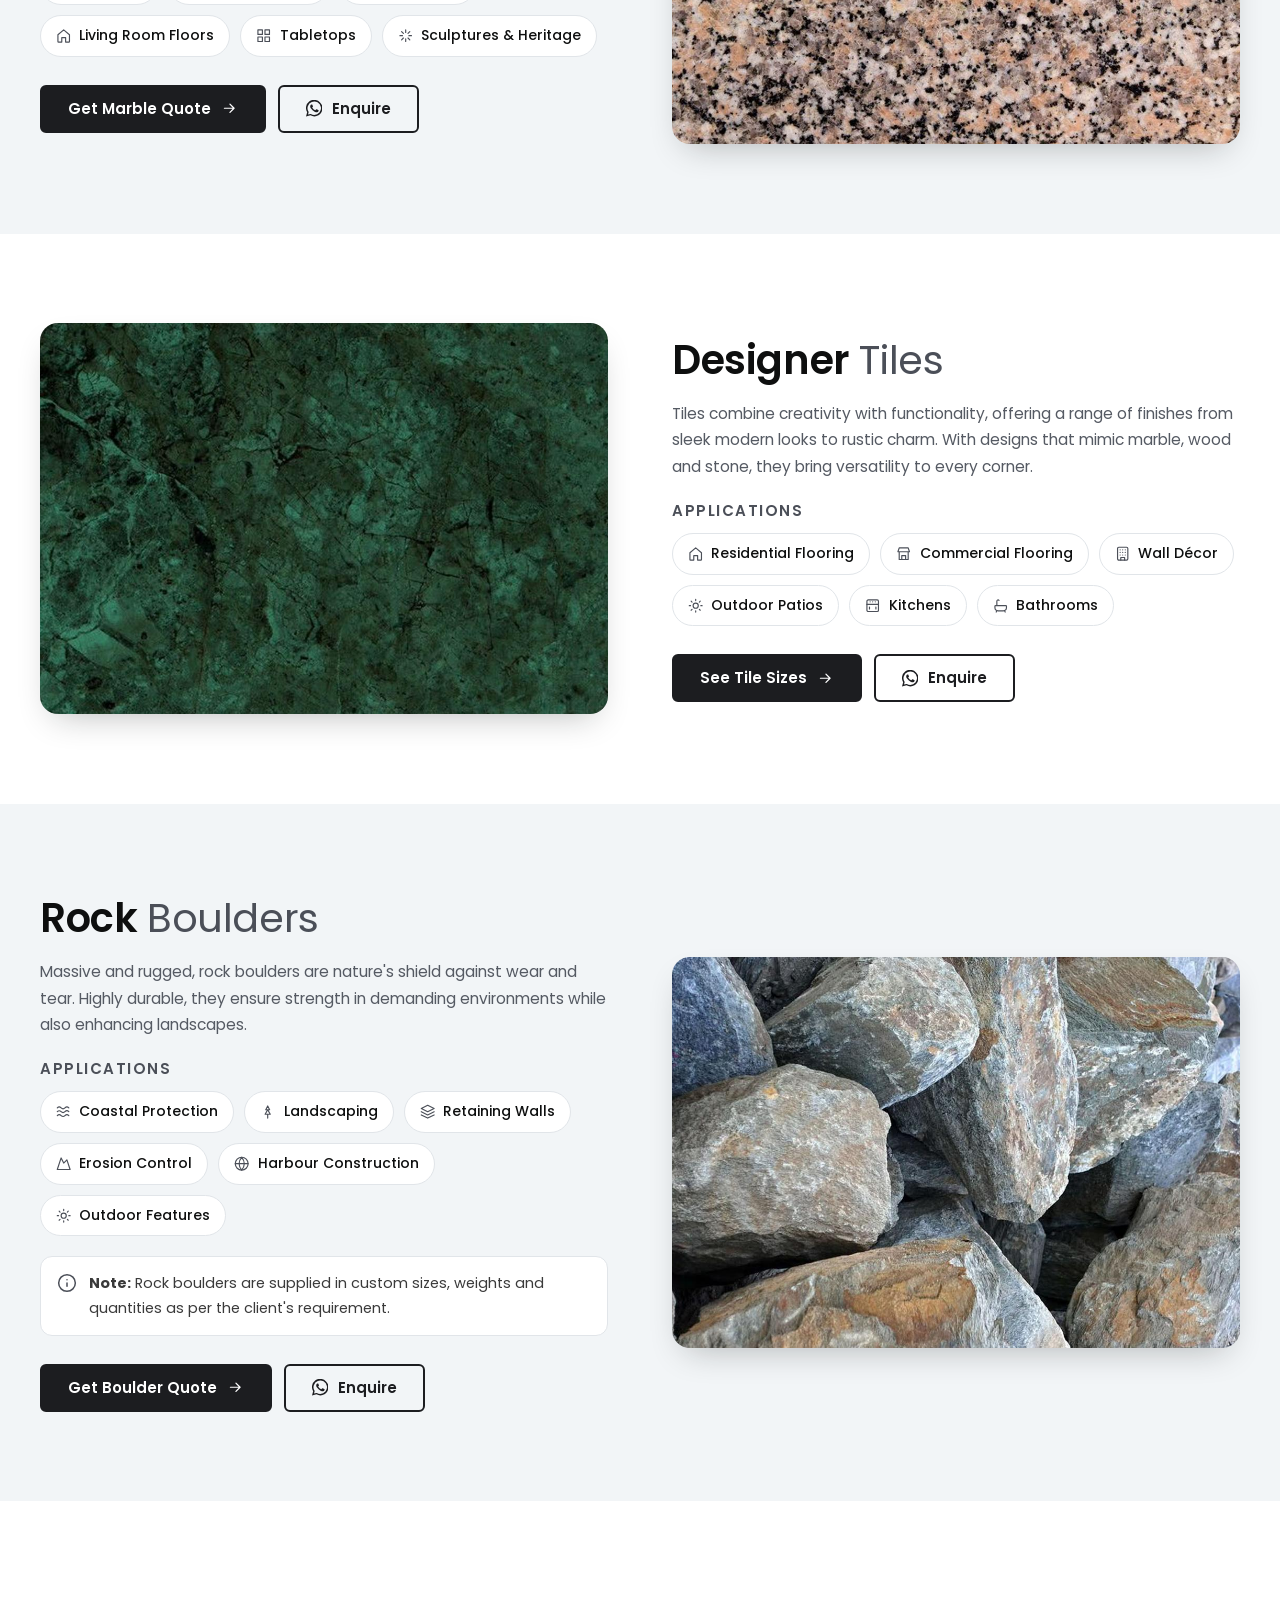
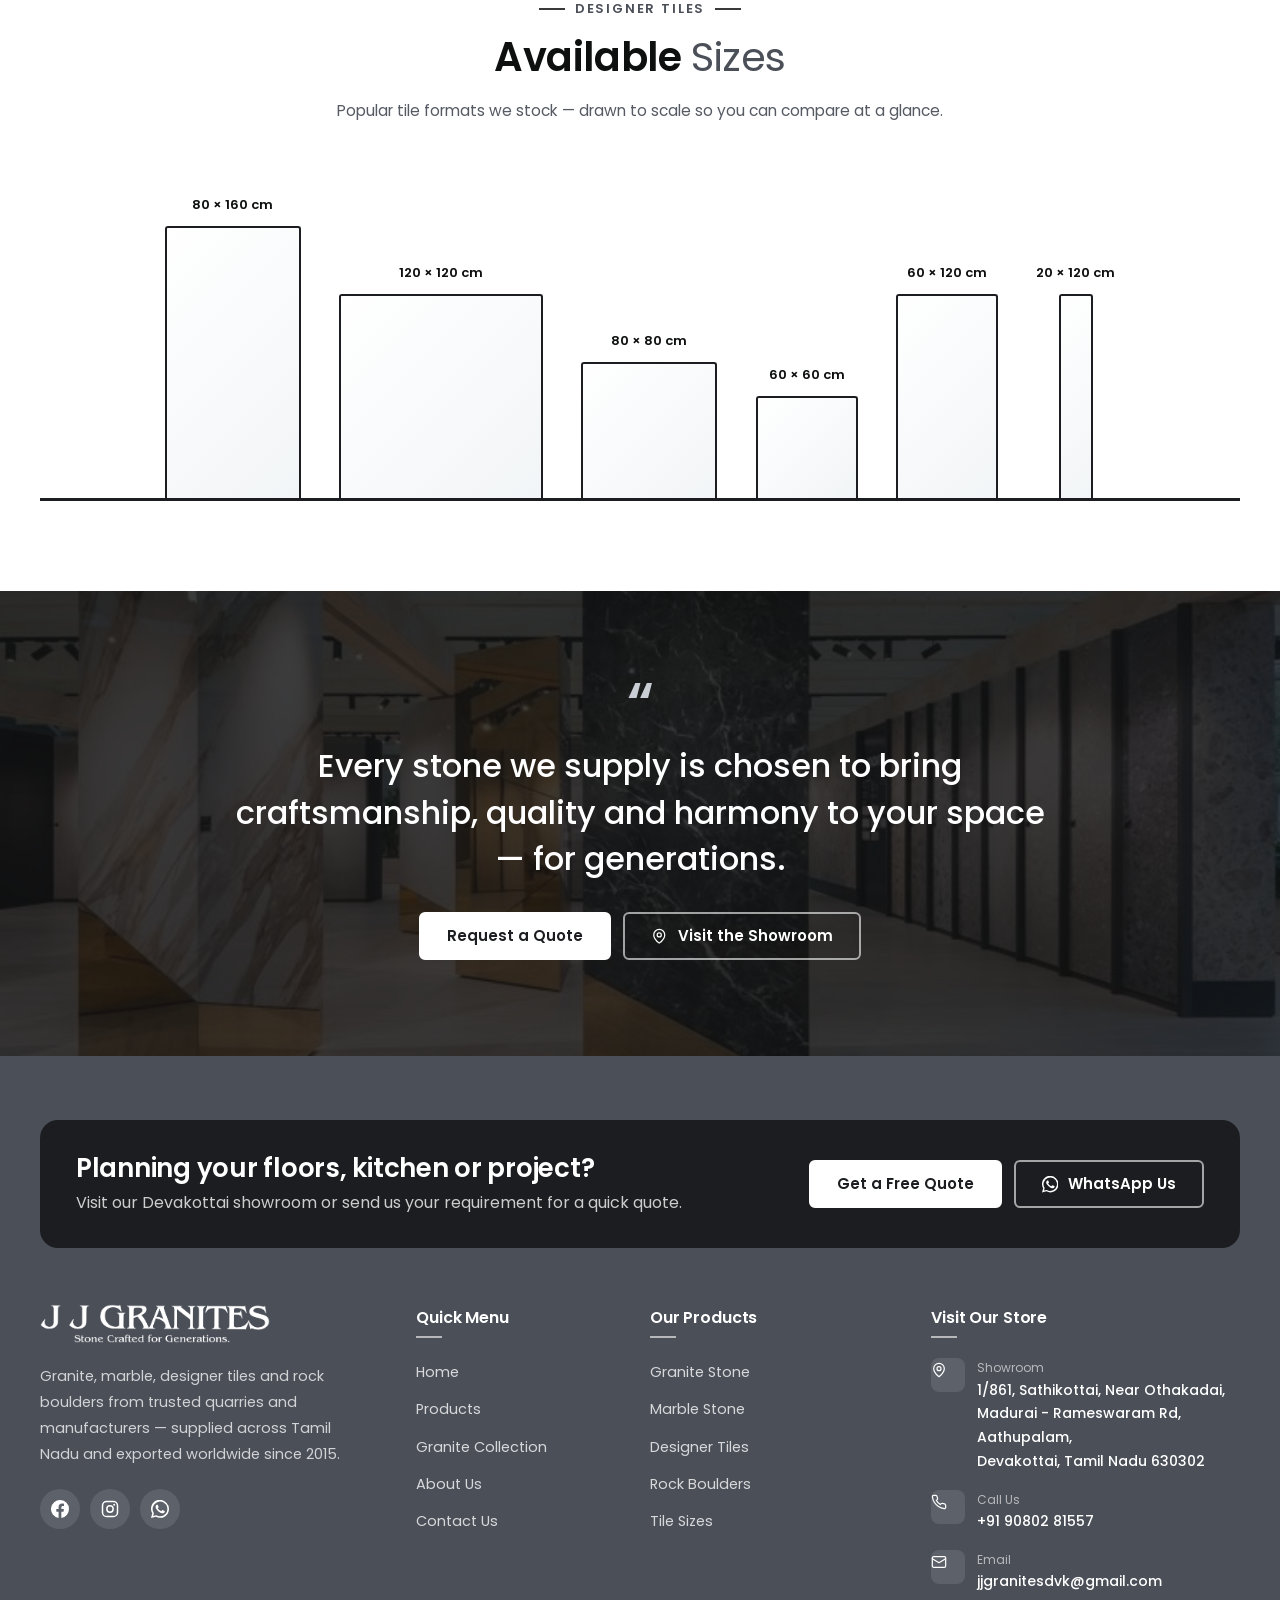
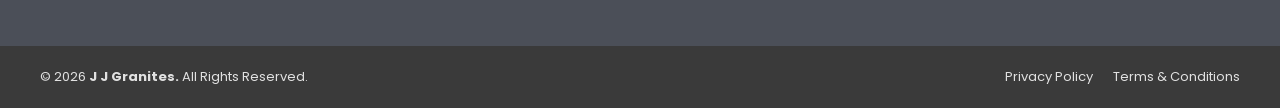
==== commit f1bd77c4: "﻿Remove decorative numbering labels Drop the "01 / 04" counters on the Products page and the "STEP 0" ====
--- a/Products.html
+++ b/Products.html
@@ -37,7 +37,6 @@
       <div class="container split">
         <div class="media" data-reveal data-zoom="assets/images/range-granite.jpg" data-caption="Granite Stone"><img src="assets/images/range-granite.jpg" alt="Polished black galaxy granite slab" width="1200" height="747" loading="lazy"></div>
         <div data-reveal>
-          <span class="range__num">01 / 04</span>
           <h2 class="title">Granite <span>Stone</span></h2>
           <p class="lead">Known for its strength, elegance and lasting value, granite offers endless choices in colours, finishes and textures. It's a symbol of durability blended with timeless beauty.</p>
           <h3 class="sub">Applications</h3>
@@ -62,7 +61,6 @@
       <div class="container split split--rev">
         <div class="media" data-reveal data-zoom="assets/images/range-marble.jpg" data-caption="Marble Stone"><img src="assets/images/range-marble.jpg" alt="Close-up of natural stone with pink and grey grains" width="1200" height="747" loading="lazy"></div>
         <div data-reveal>
-          <span class="range__num">02 / 04</span>
           <h2 class="title">Marble <span>Stone</span></h2>
           <p class="lead">Marble represents luxury and sophistication, admired for its natural veining and classic appeal. Each slab tells a story of nature's artistry, adding grandeur to any space.</p>
           <h3 class="sub">Applications</h3>
@@ -87,7 +85,6 @@
       <div class="container split">
         <div class="media" data-reveal data-zoom="assets/images/range-tiles.jpg" data-caption="Designer Tiles"><img src="assets/images/range-tiles.jpg" alt="Green marble-effect designer tile surface" width="1200" height="747" loading="lazy"></div>
         <div data-reveal>
-          <span class="range__num">03 / 04</span>
           <h2 class="title">Designer <span>Tiles</span></h2>
           <p class="lead">Tiles combine creativity with functionality, offering a range of finishes from sleek modern looks to rustic charm. With designs that mimic marble, wood and stone, they bring versatility to every corner.</p>
           <h3 class="sub">Applications</h3>
@@ -112,7 +109,6 @@
       <div class="container split split--rev">
         <div class="media" data-reveal data-zoom="assets/images/range-boulders.jpg" data-caption="Rock Boulders"><img src="assets/images/range-boulders.jpg" alt="Pile of large natural rock boulders" width="1200" height="747" loading="lazy"></div>
         <div data-reveal>
-          <span class="range__num">04 / 04</span>
           <h2 class="title">Rock <span>Boulders</span></h2>
           <p class="lead">Massive and rugged, rock boulders are nature's shield against wear and tear. Highly durable, they ensure strength in demanding environments while also enhancing landscapes.</p>
           <h3 class="sub">Applications</h3>
--- a/assets/css/style.css
+++ b/assets/css/style.css
@@ -312,7 +312,6 @@
    Product ranges (products page)
    ========================================================= */
 .range .media { aspect-ratio: 16 / 11; }
-.range__num { font-size: 13px; font-weight: 600; letter-spacing: .14em; color: var(--stone-400); }
 .range h3.sub { font-size: 15px; text-transform: uppercase; letter-spacing: .1em; color: var(--stone-600); margin: 22px 0 12px; }
 .note { display: flex; gap: 12px; padding: 14px 16px; border-radius: var(--radius); background: var(--stone-50); border: 1px solid var(--line); font-size: 14.5px; color: var(--text); margin: 20px 0 0; }
 .note .icon { width: 20px; height: 20px; color: var(--stone-600); margin-top: 2px; }
@@ -358,7 +357,6 @@
 .step { text-align: center; position: relative; }
 .step__dot { width: 64px; height: 64px; margin: 0 auto 18px; border-radius: 50%; display: grid; place-items: center; background: var(--stone-700); border: 3px solid var(--stone-900); box-shadow: 0 0 0 2px rgba(255,255,255,.25); color: #fff; }
 .step__dot .icon { width: 26px; height: 26px; }
-.step__no { display: block; font-size: 12px; letter-spacing: .14em; color: #9aa0a8; font-weight: 600; margin-bottom: 4px; }
 .step h3 { font-size: 18px; margin-bottom: 6px; }
 .step p { font-size: 14.5px; margin: 0; color: rgba(255,255,255,.72); }
 
@@ -550,7 +548,7 @@
   .step { display: grid; grid-template-columns: 52px 1fr; gap: 0 16px; text-align: left; padding-bottom: 22px; }
   .step::before { content: ""; position: absolute; left: 25px; top: 52px; bottom: 0; width: 2px; background: rgba(255,255,255,.16); }
   .step:last-child::before { display: none; }
-  .step__dot { width: 52px; height: 52px; margin: 0; grid-row: span 3; }
+  .step__dot { width: 52px; height: 52px; margin: 0; grid-row: span 2; }
   .step__dot .icon { width: 22px; height: 22px; }
   .step h3 { margin: 0 0 2px; }
 
